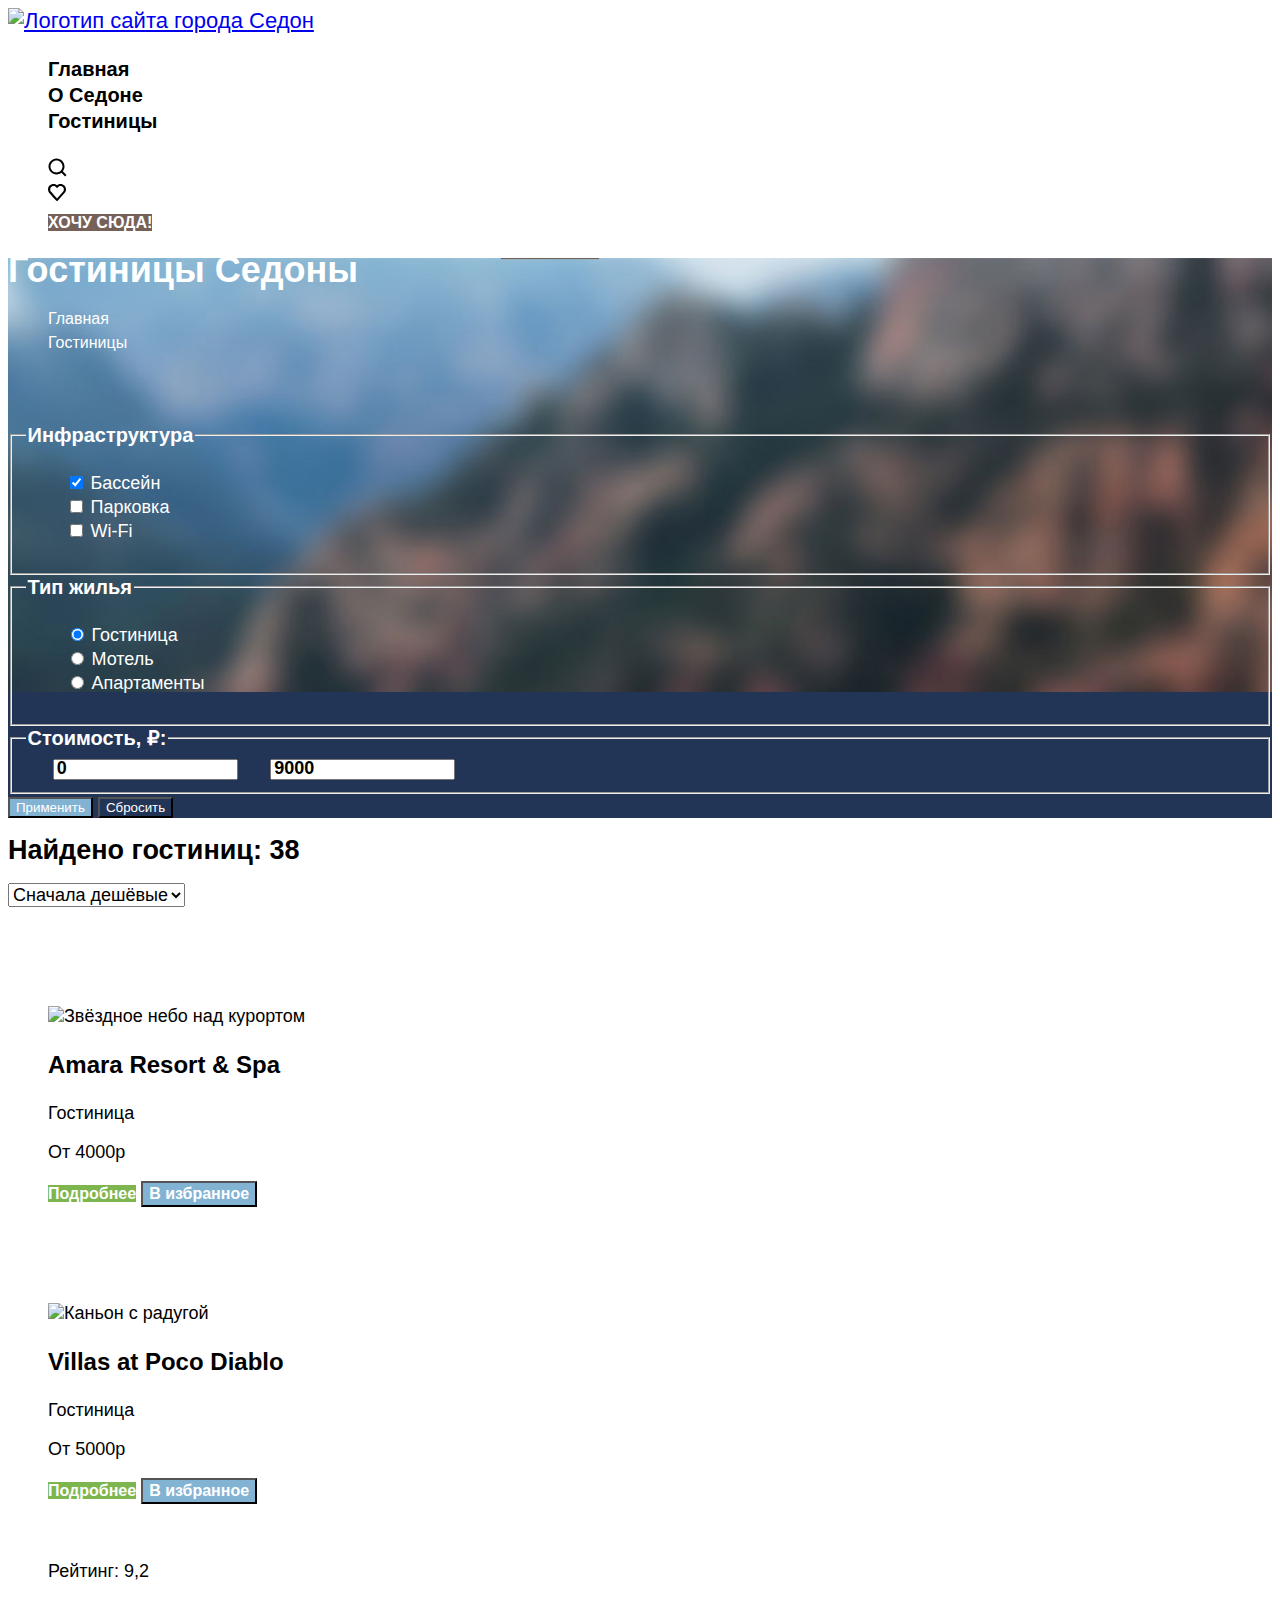
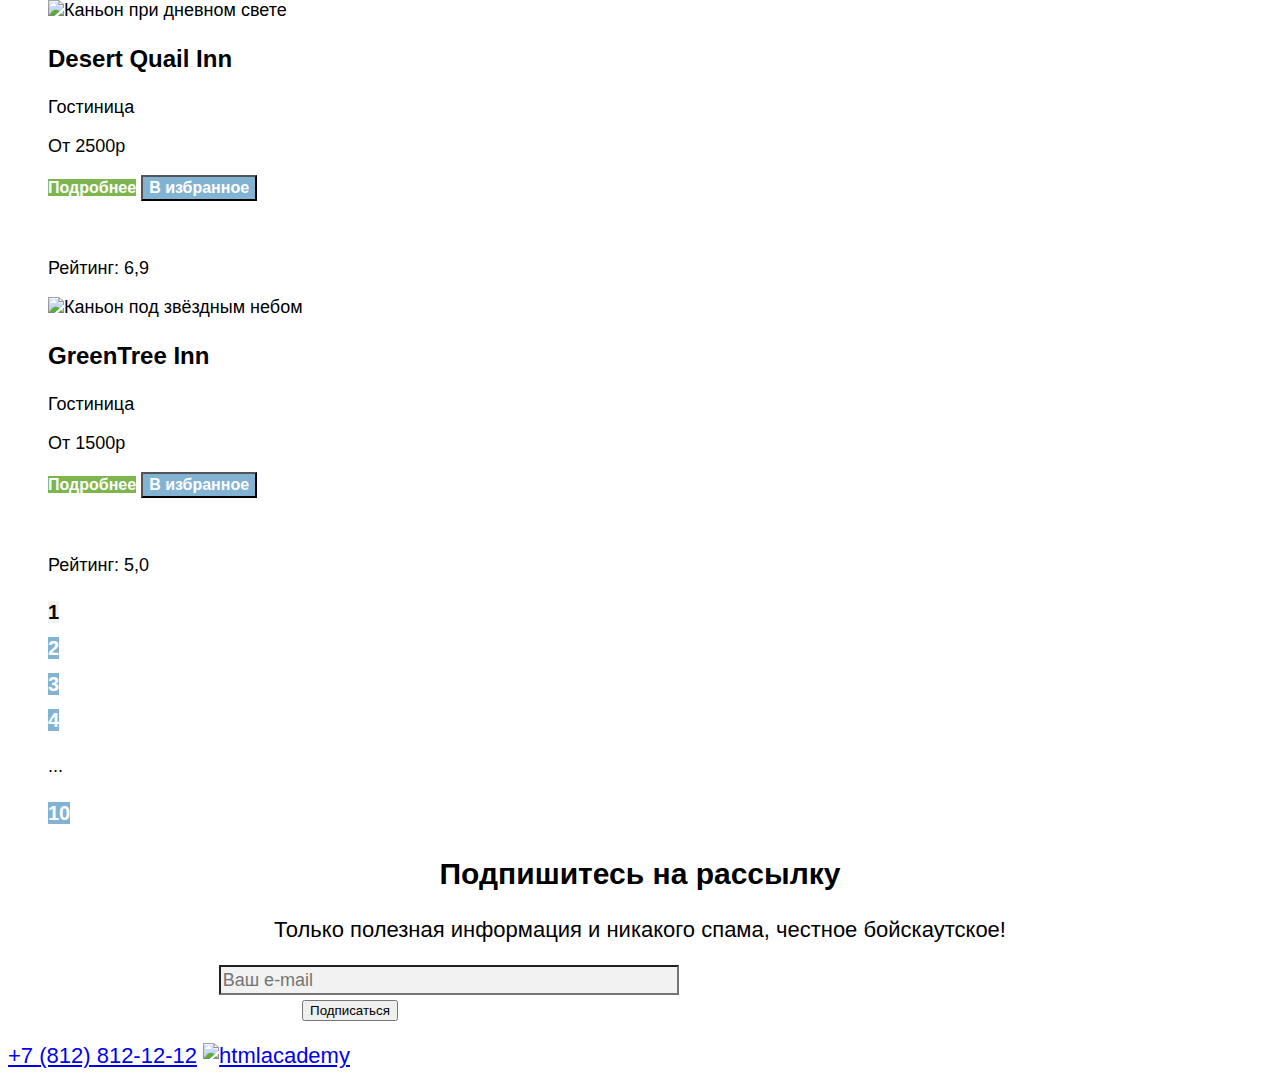
==== catalog.html @ d725fd1b "Add files via upload" ====
<!DOCTYPE html>
<html lang="ru">

  <head>
    <meta charset="utf-8">
    <title>Добро пожаловать в Седону!</title>
    <link rel="stylesheet" href="styles/style.css">
  </head>

  <body>
    <header class="page-header">
      <nav class="navigation">
        <a class="navigation-logo-link" href="index.html" aria-current="page">
          <img class="navigation-logo-img" src="images/logo.svg" width="140" height="70"
            alt="Логотип сайта города Седон">
        </a>

        <ul class="navigation-list navigation-pages">
          <li class="navigation-item">
            <a class="navigation-link navigation-link-currnet" href="index.html" aria-current="page">
              Главная
            </a>
          </li>
          <li class="navigation-item">
            <a class="navigation-link" href="#">О Седоне</a>
          </li>
          <li class="navigation-item">
            <a class="navigation-link" href="catalog.html">Гостиницы</a>
          </li>
        </ul>

        <ul class="navigation-list navigation-user">
          <li class="navigation-item">
            <a class="navigation-link search-button" href="#">
              <span class="visually-hidden">Поиск</span>
            </a>
          </li>
          <li class="navigation-item">
            <a class="navigation-link favorite-button" href="#">
              <span class="visually-hidden">Избранные</span>
            </a>
          </li>
          <li class="navigation-item">
            <a class="navigation-button" href="#">Хочу сюда!</a>
          </li>
        </ul>
      </nav>
    </header>

    <main class="main-inner">
      <section class="filter-hotels">
        <h1 class="sedona-hotels-title">Гостиницы Седоны</h1>
        <ul class="breadcrumbs">
          <li class="breadcrumbs-item">
            <a class="breadcrumbs-link" href="index.html">Главная</a>
          </li>
          <li class="breadcrumbs-item">
            <a class="breadcrumbs-link">Гостиницы</a>
          </li>
        </ul>
        <h2 class="visually-hidden">Фильтр гостиниц</h2>
        <form class="catalog-filter" action="https://echo.htmlacademy.ru/" method="get">

          <fieldset class="catalog-filter-group infrastructure-group">
            <legend class="catalog-filter-title">Инфраструктура</legend>
            <ul class="catalog-filter-list">
              <li class="catalog-filter-item">
                <label class="control" for="pool-item">
                  <input class="control-input" id="pool-item" type="checkbox" name="pool" checked>
                  Бассейн
                </label>
              </li>
              <li class="catalog-filter-item">
                <label class="control" for="parking-item">
                  <input class="control-input" id="parking-item" type="checkbox" name="parking">
                  Парковка
                </label>
              </li>
              <li class="catalog-filter-item">
                <label class="control" for="wi-fi-item">
                  <input class="control-input" id="wi-fi-item" type="checkbox" name="wi-fi">
                  Wi-Fi
                </label>
              </li>
            </ul>
          </fieldset>

          <fieldset class="catalog-filter-group housin-group">
            <legend class="catalog-filter-title">Тип жилья</legend>
            <ul class="catalog-filter-list">
              <li class="catalog-filter-item">
                <label class="control" for="hotel-item">
                  <input class="control-input" id="hotel-item" type="radio" name="housin-group" checked>
                  Гостиница
                </label>
              </li>
              <li class="catalog-filter-item">
                <label class="control" for="motel-item">
                  <input class="control-input" id="motel-item" type="radio" name="housin-group">
                  Мотель
                </label>
              </li>
              <li class="catalog-filter-item">
                <label class="control" for="apartments-item">
                  <input class="control-input" id="apartments-item" type="radio" name="housin-group">
                  Апартаменты
                </label>
              </li>
            </ul>
          </fieldset>

          <fieldset class="catalog-filter-group price-group">
            <legend class="catalog-filter-title">Стоимость, ₽:</legend>
            <div class="catalog-price-controls">
              <label class="visually-hidden" for="min-price-item">От</label>
              <input class="price-input" id="min-price-item" type="number" name="min-price" placeholder="0">
              <label class="visually-hidden" for="max-price-item">До</label>
              <input class="price-input" id="max-price-item" type="number" name="max-price" placeholder="9000">
            </div>
          </fieldset>
          <div class="filter-button-container">
            <button class="filter-button submit-filter-button" type="submit">Применить</button>
            <button class="filter-button reset-filter-button" type="reset">Сбросить</button>
          </div>
        </form>
      </section>

      <section class="catalog-hotels">
        <h2 class="catalog-title">Найдено гостиниц: 38</h2>
        <select class="catalog-select-control" aria-label="Сортировка">
          <option value="popular">Сначала дешёвые</option>
          <option value="expensive">Сначала дорогие</option>
        </select>
        <ul class="view-type">
          <li class="view-type-item">
            <a class="view-type-link active-type-link" href="#">
              <span class="visually-hidden">Сетка</span>
            </a>
          </li>
          <li class="view-type-item">
            <a class="view-type-link" href="#">
              <span class="visually-hidden">Детальная</span>
            </a>
          </li>
          <li class="view-type-item">
            <a class="view-type-link" href="#">
              <span class="visually-hidden">Список</span>
            </a>
          </li>
        </ul>
        <ul class="catalog-list">
          <li class="catalog-item">
            <img class="catalog-item-img" src="images/catalog/hotel-1.jpg" alt="Звёздное небо над курортом">
            <a class="catalog-item-link" href="#">
              <h3 class="catalog-item-title">Amara Resort & Spa</h3>
            </a>
            <p class="catalog-item-type">Гостиница</p>
            <p class="catalog-item-low-price">От 4000р</p>
            <a class="catalog-btn catalog-item-detail-link" href="#">Подробнее</a>
            <button class="catalog-btn catalog-item-favorites-btn">В избранное</button>
            <p class="catalog-item-stars four-stars">
              <span class="visually-hidden">4 Звезды</span>
            </p>
            <p class="catalog-item-rating">
              <span class="visually-hidden">Рейтинг: 8,5</span>
            </p>
          </li>

          <li class="catalog-item">
            <img class="catalog-item-img" src="images/catalog/hotel-2.jpg" alt="Каньон с радугой">
            <a class="catalog-item-link" href="#">
              <h3 class="catalog-item-title">Villas at Poco Diablo</h3>
            </a>
            <p class="catalog-item-type">Гостиница</p>
            <p class="catalog-item-low-price">От 5000р</p>
            <a class="catalog-btn catalog-item-detail-link" href="#">Подробнее</a>
            <button class="catalog-btn catalog-item-favorites-btn">В избранное</button>
            <p class="catalog-item-stars four-stars">
              <span class="visually-hidden">4 Звезды</span>
            </p>
            <p class="catalog-item-rating">Рейтинг: 9,2</p>
          </li>

          <li class="catalog-item">
            <img class="catalog-item-img" src="images/catalog/hotel-3.jpg" alt="Каньон при дневном свете">
            <a class="catalog-item-link" href="#">
              <h3 class="catalog-item-title">Desert Quail Inn</h3>
            </a>
            <p class="catalog-item-type">Гостиница</p>
            <p class="catalog-item-low-price">От 2500р</p>
            <a class="catalog-btn catalog-item-detail-link" href="#">Подробнее</a>
            <button class="catalog-btn catalog-item-favorites-btn">В избранное</button>
            <p class="catalog-item-stars three-stars">
              <span class="visually-hidden">3 Звезды</span>
            </p>
            <p class="catalog-item-rating">Рейтинг: 6,9</p>
          </li>

          <li class="catalog-item">
            <img class="catalog-item-img" src="images/catalog/hotel-4.jpg" alt="Каньон под звёздным небом">
            <a class="catalog-item-link" href="#">
              <h3 class="catalog-item-title">GreenTree Inn</h3>
            </a>
            <p class="catalog-item-type">Гостиница</p>
            <p class="catalog-item-low-price">От 1500р</p>
            <a class="catalog-btn catalog-item-detail-link" href="#">Подробнее</a>
            <button class="catalog-btn catalog-item-favorites-btn">В избранное</button>
            <p class="catalog-item-stars two-stars">
              <span class="visually-hidden">2 Звезды</span>
            </p>
            <p class="catalog-item-rating">Рейтинг: 5,0</p>
          </li>
        </ul>
        <ul class="pagination">
          <li class="pagination-item">
            <a class="pagination-link pagination-current">1</a>
          </li>
          <li class="pagination-item">
            <a class="pagination-link" href="#">2</a>
          </li>
          <li class="pagination-item">
            <a class="pagination-link" href="#">3</a>
          </li>
          <li class="pagination-item">
            <a class="pagination-link" href="#">4</a>
          </li>
          <li class="pagination-item">
            <p>...</p>
          </li>
          <li class="pagination-item">
            <a class="pagination-link" href="#">10</a>
          </li>
        </ul>

      </section>

      <section class="newsletter">
        <h2 class="newsletter-title">Подпишитесь на рассылку</h2>
        <p class="newsletter-description">Только полезная информация и никакого спама, честное бойскаутское!</p>
        <form class="newsletter-form" action="https://echo.htmlacademy.ru/" method="post">
          <label class="visually-hidden" for="newsletter-email">Введите ваш email</label>
          <input type="email" id="newsletter-email" name="newsletter-email" placeholder="Ваш e-mail" required>
          <button class="button" type="submit">Подписаться</button>
        </form>
      </section>
    </main>

    <footer class="page-footer">
      <ul class="social-list">
        <li class="social-item">
          <a class="social-item-link"></a>
        </li>
        <li class="social-item">
          <a class="social-item-link"></a>
        </li>
        <li class="social-item">
          <a class="social-item-link"></a>
        </li>
      </ul>
      <a class="footer-contacts-address-phone" href="tel:+78128121212">+7 (812) 812-12-12</a>
      <a class="htmlacademy-link" href="https://htmlacademy.ru/">
        <img class="htmlacademy-img" src="images/logo-htmlacademy.png" alt="htmlacademy">
      </a>
    </footer>
  </body>


</html>
---- styles/style.css ----
@font-face {
  font-family: "PT Sans";
  font-style: normal;
  font-weight: 400;
  src: url("../fonts/ptsans-400.woff2") format("woff2");
  font-display: swap;
}

@font-face {
  font-family: "PT Sans";
  font-style: normal;
  font-weight: 700;
  src: url("../fonts/ptsans-700.woff2") format("woff2");
  font-display: swap;
}

body {
  font-family: "PT Sans", sans-serif;
  font-weight: 400;
  font-size: 22px;
  line-height: 26px;
  color: #000000;
  background-color: #FFFFFF;
}

.visually-hidden {
  visibility: hidden;
}

/* page-header */
.page-header {
  color: #000000;
}

.navigation-list {
  list-style: none;
}

.navigation-link {
  font-weight: 700;
  font-size: 20px;
  line-height: 24px;
  color: inherit;
  text-decoration: none;
}

.search-button {
  background-image: url(../images/search.svg);
  background-repeat: no-repeat;
  width: 44px;
}

.favorite-button {
  background-image: url(../images/favorite.svg);
  background-repeat: no-repeat;
  width: 44px;
}

.navigation-button {
  font-weight: 700;
  font-size: 16px;
  line-height: 20px;
  text-transform: uppercase;
  color: #FFFFFF;
  background-color: #756157;
  text-decoration: none;
}

/* main-index */
.main-index {
  background-color: #FFFFFF;
  color: #000000;
}

.hero {
  background-image: url(../images/index-background.jpg), url(../images/divider.png);
  background-size: 100% auto;
  background-repeat: no-repeat;
}

.advantages-slogan {
  font-weight: 700;
  font-size: 30px;
  line-height: 36px;
  text-align: center;
}

.advantages-slogan-description {
  font-size: 22px;
  line-height: 26px;
  text-align: center;
}

.advantages-list {
  font-size: 18px;
  line-height: 21px;
  list-style: none;
}

.advantages-title {
  font-weight: 700;
  font-size: 24px;
  line-height: 28px;
}

.advantages-item-container-large {
  color: #FFFFFF;
  background-color: #82B3D3;
}

.advantages-item-container-small {
  background-color: #83B3D31F;
}

.advantages-item-container-center {
  background-color: #83B3D333;
}

.reasons-slogan-title {
  font-weight: 700;
  font-size: 30px;
  line-height: 36px;
  text-align: center;
}

.reasons-slogan-description {
  text-align: center;
}

.reasons-list {
  list-style: none;
}

.reasons-title {
  font-weight: 700;
  font-size: 24px;
  line-height: 28px;
}

.reasons-description {
  font-size: 18px;
  line-height: 21px;
}

.reasons-item-side-container {
  background-color: #83B3D31F;
}

.search-hotel {
  text-align: center;
}

.search-hotel h2 {
  font-weight: 700;
  font-size: 30px;
  line-height: 36px;
}

.search-hotel-link  {
  font-weight: 700;
  font-size: 20px;
  line-height: 36px;
  text-align: center;
  color: #FFFFFF;
  text-decoration: none;
  background-color: #756157;
  width: 376px;
}

.newsletter {
  text-align: center;
  background-image: url(../images/subscribe-background.png);
  background-repeat: no-repeat;
  background-size: 100% auto;
}

.newsletter h2 {
  font-weight: 700;
  font-size: 30px;
  line-height: 36px;
}

.newsletter-form {
  width: 684px;
}

.newsletter-form input {
  font-size: 18px;
  line-height: 24px;
  background-color: #F2F2F2;
  width: 452px;
}

.newsletter-submit-button {
  font-weight: 700;
  font-size: 20px;
  line-height: 36px;
  background-color: #82B3D3;
  border-color: #82B3D3;
  color: #FFFFFF;
  width: 232px;

}

/* page-footer */
.social-list {
  list-style: none;
}

.social-item a {
  color: #000000;
  text-decoration: none;
}

.footer-contacts-address-phon {
  font-size: 40px;
  line-height: 40px;
  color: #000000;
  text-decoration: none;
}

/* catalog */

.filter-hotels {
  font-size: 18px;
  line-height: 24px;
  background-color: #223557;
  color: #FFFFFF;
  background-image: url(../images/catalog/filter-background.jpg);
  background-repeat: no-repeat;
  background-size: 100% auto;
}

.filter-title {
  font-weight: 700;
  font-size: 60px;
  line-height: 78px;
}

.breadcrumbs {
  list-style: none;
}

.breadcrumbs-link {
  font-size: 16px;
  line-height: 21px;
  color: #FFFFFF;
  text-decoration: none;
}

.catalog-filter-list {
  list-style: none;
}

.catalog-filter-title {
  font-weight: 700;
  font-size: 20px;
  line-height: 24px;
}

.price-input::placeholder {
  font-weight: 700;
  font-size: 18px;
  line-height: 24px;
  color: #000000;
}

.submit-filter-button {
  background-color: #82B3D3;
  color: #FFFFFF;
}

.reset-filter-button {
  color: #FFFFFF;
  background-color: transparent;
}

.catalog-hotels {
  font-size: 18px;
  line-height: 21px;
}

.catalog-select-control {
  font-size: 18px;
  line-height: 21px;
}

.view-type {
  list-style: none;
}

.catalog-list {
  list-style: none;
}

.catalog-item-title {
  font-weight: 700;
  font-size: 24px;
  line-height: 28px;
  color:#000000;
}

.catalog-item a {
  text-decoration: none;
}

.catalog-item-type {
  font-size: 18px;
  line-height: 21px;
}

.catalog-btn {
  font-weight: 700;
  font-size: 16px;
  line-height: 20px;
  background-color: #756157;
  color: #FFFFFF;
}

.catalog-item-detail-link {
  background-color: #7DB54F;
}

.catalog-item-favorites-btn {
  background-color: #82B3D3;
}

.pagination {
  list-style: none;
}

.pagination-link {
  font-weight: 700;
  font-size: 20px;
  line-height: 36px;
  text-decoration: none;
  color: #FFFFFF;
  background-color: #82B3D3;
}

.pagination-current {
  color: #000000;
  background-color: #F2F2F2;
}
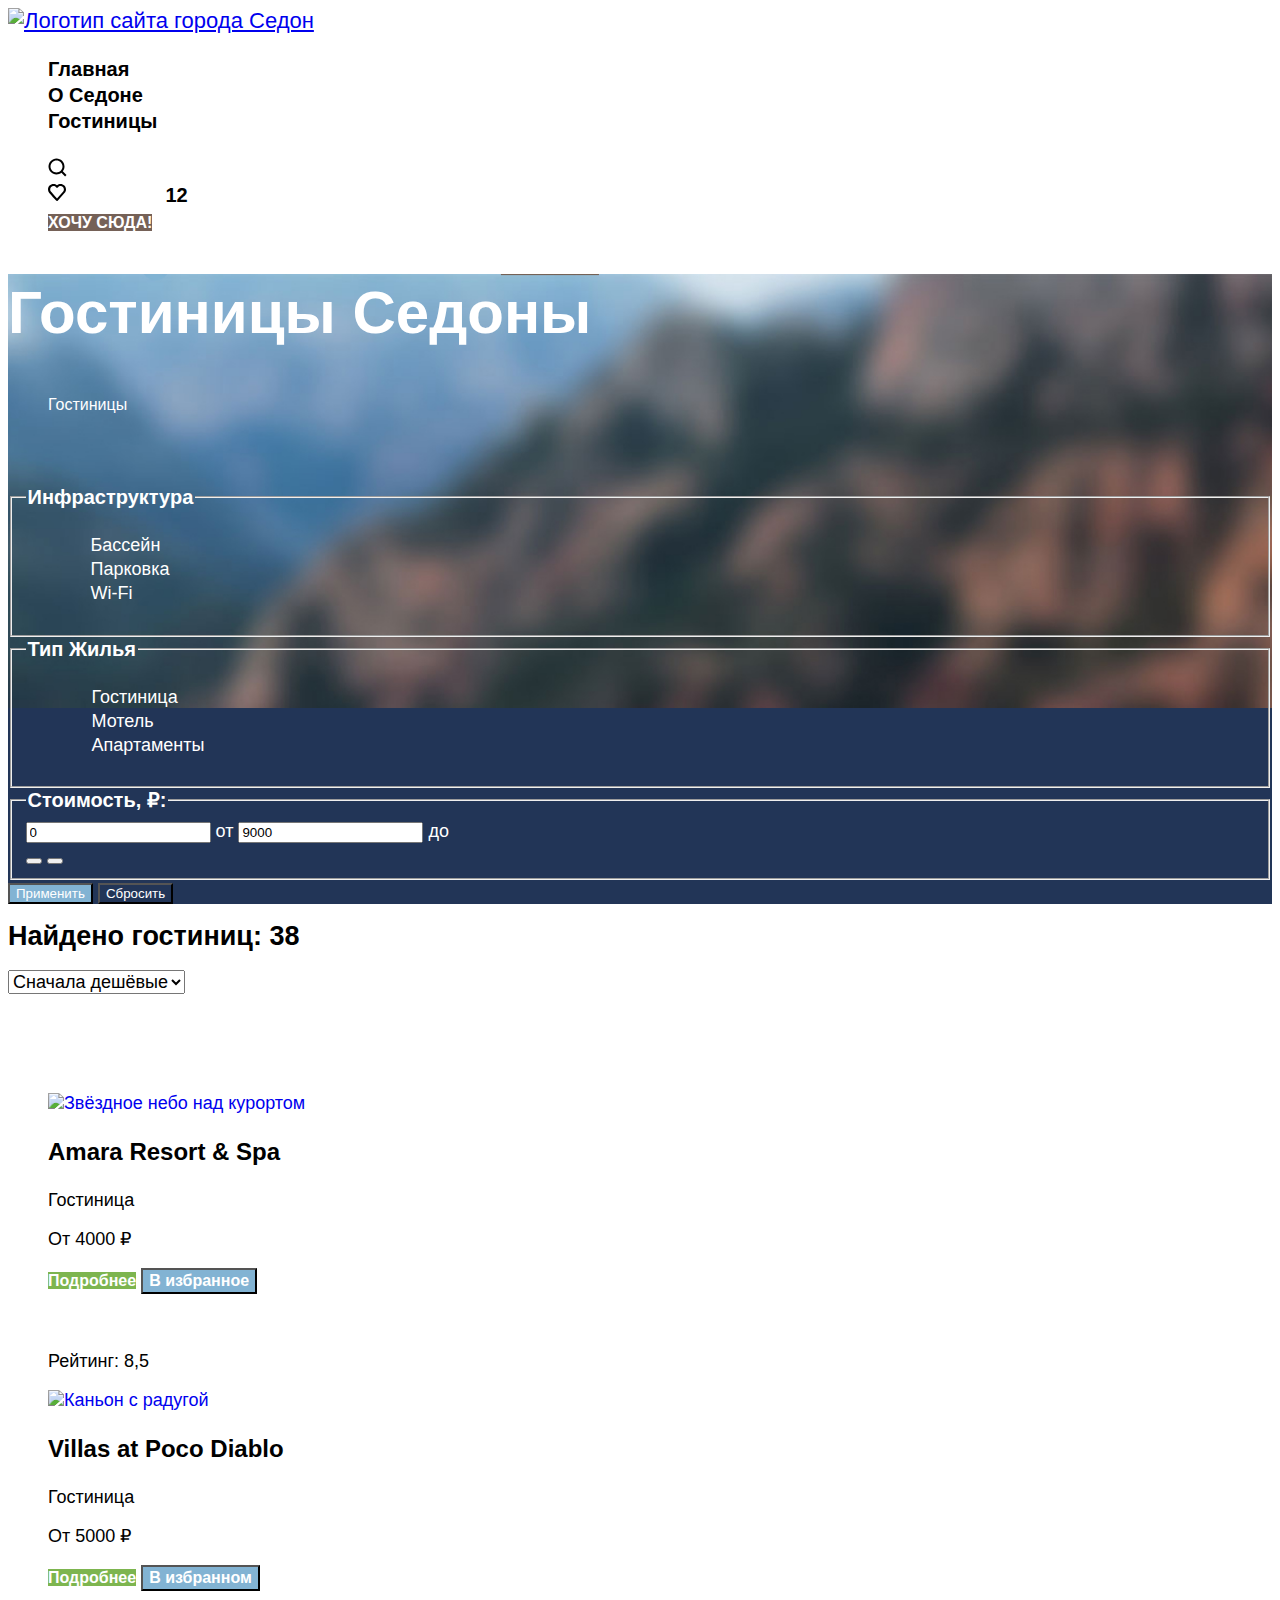
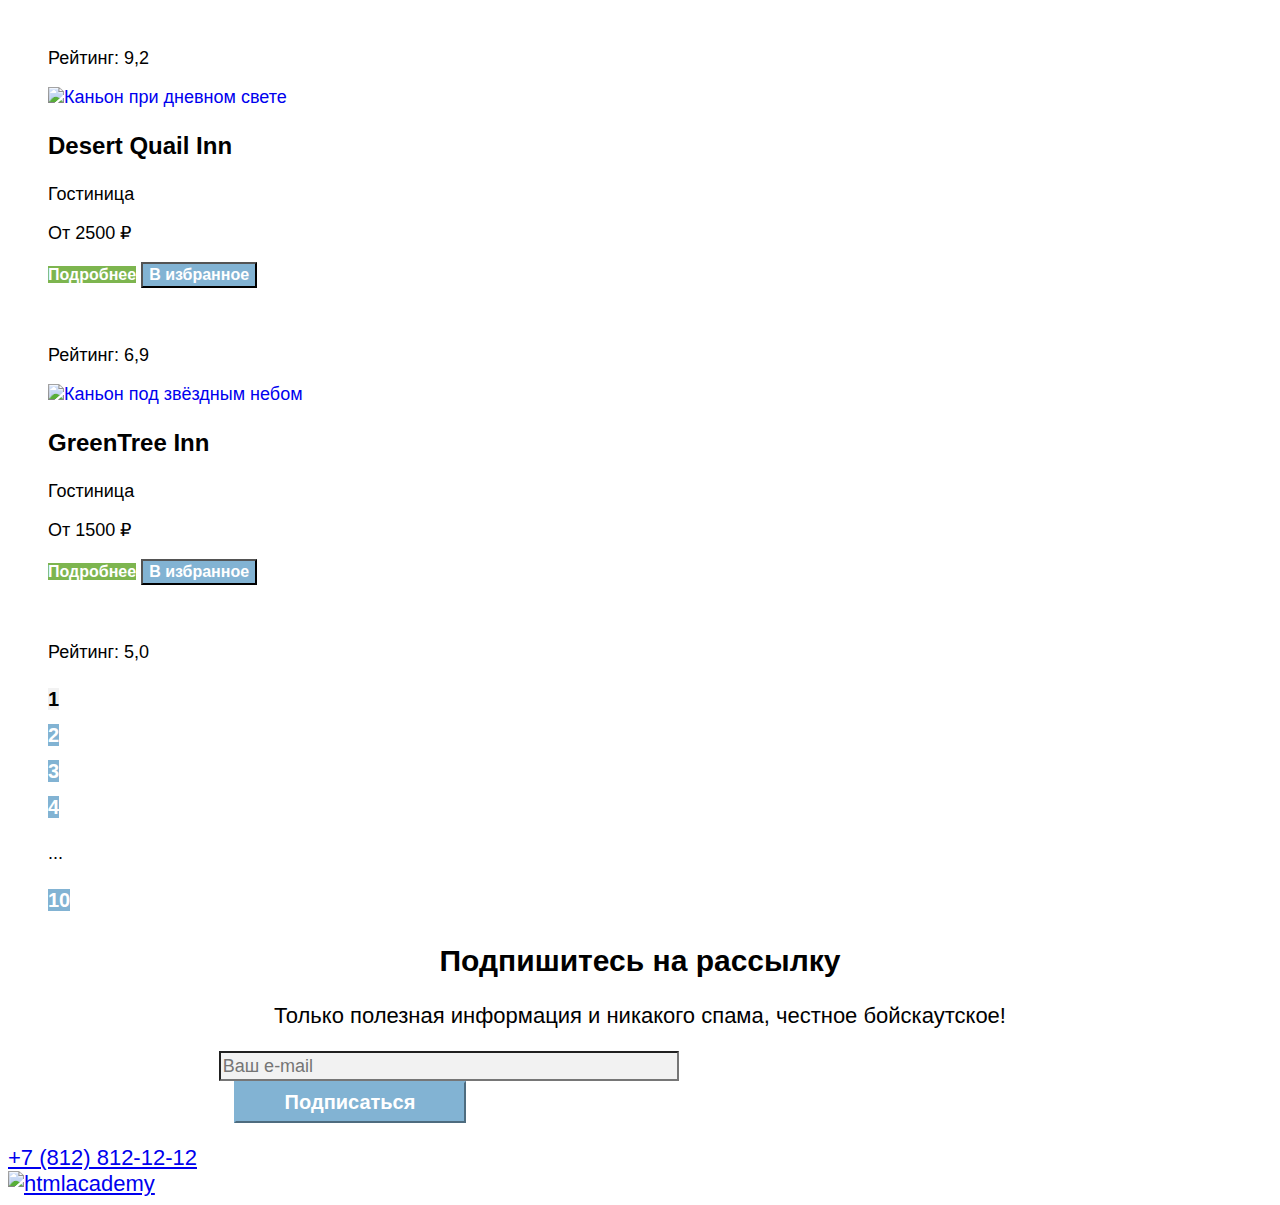
==== commit 7674894c: "Добавляет атлибуты для автоматической проверки проекта" ====
--- a/catalog.html
+++ b/catalog.html
@@ -8,260 +8,323 @@
   </head>
 
   <body>
-    <header class="page-header">
-      <nav class="navigation">
-        <a class="navigation-logo-link" href="index.html" aria-current="page">
-          <img class="navigation-logo-img" src="images/logo.svg" width="140" height="70"
-            alt="Логотип сайта города Седон">
-        </a>
-
-        <ul class="navigation-list navigation-pages">
-          <li class="navigation-item">
-            <a class="navigation-link navigation-link-currnet" href="index.html" aria-current="page">
-              Главная
+    <div class="page-container" data-test="header">
+      <header class="page-header">
+        <nav class="navigation">
+          <div class="navigation-pages-container">
+            <a class="navigation-logo-link" href="index.html" aria-current="page">
+              <img class="navigation-logo-img" src="images/logo.svg" width="140" height="70"
+                alt="Логотип сайта города Седон">
             </a>
+            <ul class="navigation-list navigation-pages">
+              <li class="navigation-item">
+                <a class="navigation-link" href="index.html" aria-current="page">
+                  Главная
+                </a>
+              </li>
+              <li class="navigation-item">
+                <a class="navigation-link" href="#">О Седоне</a>
+              </li>
+              <li class="navigation-item">
+                <a class="navigation-link navigation-link-currnet" href="catalog.html">Гостиницы</a>
+              </li>
+            </ul>
+          </div>
+          <ul class="navigation-list navigation-user">
+            <li class="navigation-item">
+              <a class="navigation-link search-button" href="#">
+                <span class="visually-hidden">Поиск</span>
+              </a>
+            </li>
+            <li class="navigation-item">
+              <a class="navigation-link favorite-button" href="#">
+                <span class="visually-hidden">Избранные</span>
+                <span class="favorite-number">12</span>
+              </a>
+            </li>
+            <li class="navigation-item-button">
+              <a class="navigation-button" href="#">Хочу сюда!</a>
+            </li>
+          </ul>
+        </nav>
+      </header>
+
+      <main class="main-index"  data-test="main">
+        <section class="filter-hotels">
+          <h1 class="filter-title">Гостиницы Седоны</h1>
+          <ul class="breadcrumbs">
+            <li class="breadcrumbs-item">
+              <a class="breadcrumbs-link breadcrumbs-home-page-link" href="index.html"></a>
+            </li>
+            <li class="breadcrumbs-item breadcrumbs-nohome-page-link">
+              <a class="breadcrumbs-link">Гостиницы</a>
+            </li>
+          </ul>
+          <section class="section-filter">
+            <h2 class="visually-hidden">Фильтр гостиниц</h2>
+            <form class="catalog-filter" action="https://echo.htmlacademy.ru/" method="get" data-test="filter">
+              <fieldset class="catalog-filter-group infrastructure-group">
+                <legend class="catalog-filter-title">Инфраструктура</legend>
+                <ul class="catalog-filter-list">
+                  <li class="catalog-filter-item">
+                    <label class="control control-checbox" for="pool-item">
+                      <input class="control-input visually-hidden" id="pool-item" type="checkbox" name="pool" checked>
+                      <span class="control-mark"></span>
+                      <span class="control-label">Бассейн</span>
+                    </label>
+                  </li>
+                  <li class="catalog-filter-item">
+                    <label class="control control-checbox" for="parking-item">
+                      <input class="control-input visually-hidden" id="parking-item" type="checkbox" name="parking" checked>
+                      <span class="control-mark"></span>
+                      <span class="control-label">Парковка</span>
+                    </label>
+                  </li>
+                  <li class="catalog-filter-item">
+                    <label class="control control-checbox" for="wi-fi-item">
+                      <input class="control-input visually-hidden" id="wi-fi-item" type="checkbox" name="wi-fi" checked>
+                      <span class="control-mark"></span>
+                      <span class="control-label">Wi-Fi</span>
+                    </label>
+                  </li>
+                </ul>
+              </fieldset>
+              <fieldset class="catalog-filter-group housin-group">
+                <legend class="catalog-filter-title">Тип Жилья</legend>
+                <ul class="catalog-filter-list">
+                  <li class="catalog-filter-item">
+                    <label class="control control-radio" for="hotel-item">
+                      <input class="control-input visually-hidden" id="hotel-item" type="radio" name="housin-group" checked>
+                      <span class="control-mark"></span>
+                      <span class="control-label">Гостиница</span>
+                    </label>
+                  </li>
+                  <li class="catalog-filter-item">
+                    <label class="control control-radio" for="motel-item">
+                      <input class="control-input visually-hidden" id="motel-item" type="radio" name="housin-group" checked>
+                      <span class="control-mark"></span>
+                      <span class="control-label">Мотель</span>
+                    </label>
+                  </li>
+                  <li class="catalog-filter-item">
+                    <label class="control control-radio" for="apartments-item">
+                      <input class="control-input visually-hidden" id="apartments-item" type="radio" name="housin-group" checked>
+                      <span class="control-mark"></span>
+                      <span class="control-label">Апартаменты</span>
+                    </label>
+                  </li>
+                </ul>
+              </fieldset>
+
+              <fieldset class="catalog-filter-group price-group">
+                <legend class="catalog-filter-title">Стоимость, ₽:</legend>
+                <div class="catalog-price-controls">
+                  <label class="control" for="min-price-item">
+                    <input class="price-input min-price-input" id="min-price-item" type="text" name="min-price" value="0" placeholder="0" required>
+                    <span class="price-label">от</span>
+                  </label>
+                  <label class="control" for="max-price-item">
+                    <input class="price-input max-price-input" id="max-price-item" type="text" name="max-price" value="9000" placeholder="9000" required>
+                    <span class="price-label">до</span>
+                  </label>
+                </div>
+                <div class="range-container">
+                  <div class="range-scale">
+                    <div class="range-bar">
+                      <button class="range-toggle toggle-min" type="button"></button>
+                      <button class="range-toggle toggle-max" type="button"></button>
+                    </div>
+                  </div>
+                </div>
+              </fieldset>
+              <div class="filter-button-container">
+                <button class="filter-button submit-filter-button" type="submit">Применить</button>
+                <button class="filter-button reset-filter-button" type="reset">Сбросить</button>
+              </div>
+            </form>
+          </section>
+
+        </section>
+
+        <section class="catalog-hotels" data-test="catalog">
+          <div class="catalog-hotels-header">
+            <h2 class="catalog-title">Найдено гостиниц: 38</h2>
+            <select class="catalog-select-control" aria-label="Сортировка">
+              <option value="popular">Сначала дешёвые</option>
+              <option value="expensive">Сначала дорогие</option>
+            </select>
+            <ul class="view-type">
+              <li class="view-type-item">
+                <a class="view-type-link view-type-grid active-type-link" href="#">
+                  <span class="visually-hidden">Сетка</span>
+                </a>
+              </li>
+              <li class="view-type-item">
+                <a class="view-type-link view-type-detail" href="#">
+                  <span class="visually-hidden">Детальная</span>
+                </a>
+              </li>
+              <li class="view-type-item">
+                <a class="view-type-link view-type-list" href="#">
+                  <span class="visually-hidden">Список</span>
+                </a>
+              </li>
+            </ul>
+          </div>
+          <ul class="catalog-list">
+            <li class="catalog-item">
+              <a class="catalog-item-link" href="#">
+                <img class="catalog-item-img" width="300" height="212" src="images/catalog/hotel-1.jpg" alt="Звёздное небо над курортом">
+              </a>
+              <a class="catalog-item-link" href="#">
+                <h3 class="catalog-item-title">Amara Resort & Spa</h3>
+              </a>
+              <div class="catalog-item-description">
+                <p class="catalog-item-type">Гостиница</p>
+                <p class="catalog-item-low-price">От 4000 ₽</p>
+              </div>
+              <div class="catalog-item-btn">
+                <a class="catalog-btn catalog-item-detail-link" href="#">Подробнее</a>
+                <button class="catalog-btn catalog-item-favorites-btn">В избранное</button>
+              </div>
+              <div class="catalog-item-info">
+                <p class="catalog-item-stars four-stars">
+                  <span class="visually-hidden">4 Звезды</span>
+                </p>
+                <p class="catalog-item-rating">
+                  <span class="catalog-item-rating">Рейтинг: 8,5</span>
+                </p>
+              </div>
+            </li>
+
+            <li class="catalog-item">
+              <a class="catalog-item-link" href="#">
+                <img class="catalog-item-img" width="300" height="212" src="images/catalog/hotel-2.jpg" alt="Каньон с радугой">
+              </a>
+              <a class="catalog-item-link" href="#">
+                <h3 class="catalog-item-title">Villas at Poco Diablo</h3>
+              </a>
+              <div class="catalog-item-description">
+                <p class="catalog-item-type">Гостиница</p>
+                <p class="catalog-item-low-price">От 5000 ₽</p>
+              </div>
+              <div class="catalog-item-btn">
+                <a class="catalog-btn catalog-item-detail-link" href="#">Подробнее</a>
+                <button class="catalog-btn catalog-item-favorites-btn catalog-item-favorites-btn-selected">В избранном</button>
+              </div>
+              <div class="catalog-item-info">
+                <p class="catalog-item-stars four-stars">
+                  <span class="visually-hidden">4 Звезды</span>
+                </p>
+                <p class="catalog-item-rating">Рейтинг: 9,2</p>
+              </div>
+            </li>
+
+            <li class="catalog-item">
+              <a class="catalog-item-link" href="#">
+                <img class="catalog-item-img" width="300" height="212" src="images/catalog/hotel-3.jpg" alt="Каньон при дневном свете">
+              </a>
+              <a class="catalog-item-link" href="#">
+                <h3 class="catalog-item-title">Desert Quail Inn</h3>
+              </a>
+              <div class="catalog-item-description">
+                <p class="catalog-item-type">Гостиница</p>
+                <p class="catalog-item-low-price">От 2500 ₽</p>
+              </div>
+              <div class="catalog-item-btn">
+                <a class="catalog-btn catalog-item-detail-link" href="#">Подробнее</a>
+                <button class="catalog-btn catalog-item-favorites-btn">В избранное</button>
+              </div>
+              <div class="catalog-item-info">
+                <p class="catalog-item-stars three-stars">
+                  <span class="visually-hidden">3 Звезды</span>
+                </p>
+                <p class="catalog-item-rating">Рейтинг: 6,9</p>
+              </div>
+            </li>
+
+            <li class="catalog-item">
+              <a class="catalog-item-link" href="#">
+                <img class="catalog-item-img" width="300" height="212" src="images/catalog/hotel-4.jpg" alt="Каньон под звёздным небом">
+              </a>
+              <a class="catalog-item-link" href="#">
+                <h3 class="catalog-item-title">GreenTree Inn</h3>
+              </a>
+              <div class="catalog-item-description">
+                <p class="catalog-item-type">Гостиница</p>
+                <p class="catalog-item-low-price">От 1500 ₽</p>
+              </div>
+              <div class="catalog-item-btn">
+                <a class="catalog-btn catalog-item-detail-link" href="#">Подробнее</a>
+                <button class="catalog-btn catalog-item-favorites-btn">В избранное</button>
+              </div>
+              <div class="catalog-item-info">
+                <p class="catalog-item-stars two-stars">
+                  <span class="visually-hidden">2 Звезды</span>
+                </p>
+                <p class="catalog-item-rating">Рейтинг: 5,0</p>
+              </div>
+            </li>
+          </ul>
+          <ul class="pagination">
+            <li class="pagination-item">
+              <a class="pagination-link pagination-current">1</a>
+            </li>
+            <li class="pagination-item">
+              <a class="pagination-link" href="#">2</a>
+            </li>
+            <li class="pagination-item">
+              <a class="pagination-link" href="#">3</a>
+            </li>
+            <li class="pagination-item">
+              <a class="pagination-link" href="#">4</a>
+            </li>
+            <li class="pagination-item">
+              <p>...</p>
+            </li>
+            <li class="pagination-item">
+              <a class="pagination-link" href="#">10</a>
+            </li>
+          </ul>
+
+        </section>
+
+        <section class="newsletter catalog-newsletter" data-test="subscribe">
+          <h2 class="newsletter-title">Подпишитесь на рассылку</h2>
+          <p class="newsletter-description">Только полезная информация и никакого спама, честное бойскаутское!</p>
+          <form class="newsletter-form" action="https://echo.htmlacademy.ru/" method="post">
+            <div class="newsletter-form-input-container">
+              <label class="visually-hidden" for="newsletter-email">Введите ваш email</label>
+              <input type="email" id="newsletter-email" name="newsletter-email" placeholder="Ваш e-mail" required>
+            </div>
+            <button class="newsletter-submit-button" type="submit">Подписаться</button>
+          </form>
+        </section>
+      </main>
+
+      <footer class="page-footer" data-test="footer">
+        <ul class="social-list">
+          <li class="social-item">
+            <a class="social-link social-link-vk" href="https://vk.com/htmlacademy"></a>
           </li>
-          <li class="navigation-item">
-            <a class="navigation-link" href="#">О Седоне</a>
+          <li class="social-item">
+            <a class="social-link social-link-telegram" href="https://t.me/htmlacademy"></a>
           </li>
-          <li class="navigation-item">
-            <a class="navigation-link" href="catalog.html">Гостиницы</a>
+          <li class="social-item">
+            <a class="social-link social-link-youtube" href="https://www.youtube.com/user/htmlacademyru"></a>
           </li>
         </ul>
-
-        <ul class="navigation-list navigation-user">
-          <li class="navigation-item">
-            <a class="navigation-link search-button" href="#">
-              <span class="visually-hidden">Поиск</span>
-            </a>
-          </li>
-          <li class="navigation-item">
-            <a class="navigation-link favorite-button" href="#">
-              <span class="visually-hidden">Избранные</span>
-            </a>
-          </li>
-          <li class="navigation-item">
-            <a class="navigation-button" href="#">Хочу сюда!</a>
-          </li>
-        </ul>
-      </nav>
-    </header>
-
-    <main class="main-inner">
-      <section class="filter-hotels">
-        <h1 class="sedona-hotels-title">Гостиницы Седоны</h1>
-        <ul class="breadcrumbs">
-          <li class="breadcrumbs-item">
-            <a class="breadcrumbs-link" href="index.html">Главная</a>
-          </li>
-          <li class="breadcrumbs-item">
-            <a class="breadcrumbs-link">Гостиницы</a>
-          </li>
-        </ul>
-        <h2 class="visually-hidden">Фильтр гостиниц</h2>
-        <form class="catalog-filter" action="https://echo.htmlacademy.ru/" method="get">
-
-          <fieldset class="catalog-filter-group infrastructure-group">
-            <legend class="catalog-filter-title">Инфраструктура</legend>
-            <ul class="catalog-filter-list">
-              <li class="catalog-filter-item">
-                <label class="control" for="pool-item">
-                  <input class="control-input" id="pool-item" type="checkbox" name="pool" checked>
-                  Бассейн
-                </label>
-              </li>
-              <li class="catalog-filter-item">
-                <label class="control" for="parking-item">
-                  <input class="control-input" id="parking-item" type="checkbox" name="parking">
-                  Парковка
-                </label>
-              </li>
-              <li class="catalog-filter-item">
-                <label class="control" for="wi-fi-item">
-                  <input class="control-input" id="wi-fi-item" type="checkbox" name="wi-fi">
-                  Wi-Fi
-                </label>
-              </li>
-            </ul>
-          </fieldset>
-
-          <fieldset class="catalog-filter-group housin-group">
-            <legend class="catalog-filter-title">Тип жилья</legend>
-            <ul class="catalog-filter-list">
-              <li class="catalog-filter-item">
-                <label class="control" for="hotel-item">
-                  <input class="control-input" id="hotel-item" type="radio" name="housin-group" checked>
-                  Гостиница
-                </label>
-              </li>
-              <li class="catalog-filter-item">
-                <label class="control" for="motel-item">
-                  <input class="control-input" id="motel-item" type="radio" name="housin-group">
-                  Мотель
-                </label>
-              </li>
-              <li class="catalog-filter-item">
-                <label class="control" for="apartments-item">
-                  <input class="control-input" id="apartments-item" type="radio" name="housin-group">
-                  Апартаменты
-                </label>
-              </li>
-            </ul>
-          </fieldset>
-
-          <fieldset class="catalog-filter-group price-group">
-            <legend class="catalog-filter-title">Стоимость, ₽:</legend>
-            <div class="catalog-price-controls">
-              <label class="visually-hidden" for="min-price-item">От</label>
-              <input class="price-input" id="min-price-item" type="number" name="min-price" placeholder="0">
-              <label class="visually-hidden" for="max-price-item">До</label>
-              <input class="price-input" id="max-price-item" type="number" name="max-price" placeholder="9000">
-            </div>
-          </fieldset>
-          <div class="filter-button-container">
-            <button class="filter-button submit-filter-button" type="submit">Применить</button>
-            <button class="filter-button reset-filter-button" type="reset">Сбросить</button>
-          </div>
-        </form>
-      </section>
-
-      <section class="catalog-hotels">
-        <h2 class="catalog-title">Найдено гостиниц: 38</h2>
-        <select class="catalog-select-control" aria-label="Сортировка">
-          <option value="popular">Сначала дешёвые</option>
-          <option value="expensive">Сначала дорогие</option>
-        </select>
-        <ul class="view-type">
-          <li class="view-type-item">
-            <a class="view-type-link active-type-link" href="#">
-              <span class="visually-hidden">Сетка</span>
-            </a>
-          </li>
-          <li class="view-type-item">
-            <a class="view-type-link" href="#">
-              <span class="visually-hidden">Детальная</span>
-            </a>
-          </li>
-          <li class="view-type-item">
-            <a class="view-type-link" href="#">
-              <span class="visually-hidden">Список</span>
-            </a>
-          </li>
-        </ul>
-        <ul class="catalog-list">
-          <li class="catalog-item">
-            <img class="catalog-item-img" src="images/catalog/hotel-1.jpg" alt="Звёздное небо над курортом">
-            <a class="catalog-item-link" href="#">
-              <h3 class="catalog-item-title">Amara Resort & Spa</h3>
-            </a>
-            <p class="catalog-item-type">Гостиница</p>
-            <p class="catalog-item-low-price">От 4000р</p>
-            <a class="catalog-btn catalog-item-detail-link" href="#">Подробнее</a>
-            <button class="catalog-btn catalog-item-favorites-btn">В избранное</button>
-            <p class="catalog-item-stars four-stars">
-              <span class="visually-hidden">4 Звезды</span>
-            </p>
-            <p class="catalog-item-rating">
-              <span class="visually-hidden">Рейтинг: 8,5</span>
-            </p>
-          </li>
-
-          <li class="catalog-item">
-            <img class="catalog-item-img" src="images/catalog/hotel-2.jpg" alt="Каньон с радугой">
-            <a class="catalog-item-link" href="#">
-              <h3 class="catalog-item-title">Villas at Poco Diablo</h3>
-            </a>
-            <p class="catalog-item-type">Гостиница</p>
-            <p class="catalog-item-low-price">От 5000р</p>
-            <a class="catalog-btn catalog-item-detail-link" href="#">Подробнее</a>
-            <button class="catalog-btn catalog-item-favorites-btn">В избранное</button>
-            <p class="catalog-item-stars four-stars">
-              <span class="visually-hidden">4 Звезды</span>
-            </p>
-            <p class="catalog-item-rating">Рейтинг: 9,2</p>
-          </li>
-
-          <li class="catalog-item">
-            <img class="catalog-item-img" src="images/catalog/hotel-3.jpg" alt="Каньон при дневном свете">
-            <a class="catalog-item-link" href="#">
-              <h3 class="catalog-item-title">Desert Quail Inn</h3>
-            </a>
-            <p class="catalog-item-type">Гостиница</p>
-            <p class="catalog-item-low-price">От 2500р</p>
-            <a class="catalog-btn catalog-item-detail-link" href="#">Подробнее</a>
-            <button class="catalog-btn catalog-item-favorites-btn">В избранное</button>
-            <p class="catalog-item-stars three-stars">
-              <span class="visually-hidden">3 Звезды</span>
-            </p>
-            <p class="catalog-item-rating">Рейтинг: 6,9</p>
-          </li>
-
-          <li class="catalog-item">
-            <img class="catalog-item-img" src="images/catalog/hotel-4.jpg" alt="Каньон под звёздным небом">
-            <a class="catalog-item-link" href="#">
-              <h3 class="catalog-item-title">GreenTree Inn</h3>
-            </a>
-            <p class="catalog-item-type">Гостиница</p>
-            <p class="catalog-item-low-price">От 1500р</p>
-            <a class="catalog-btn catalog-item-detail-link" href="#">Подробнее</a>
-            <button class="catalog-btn catalog-item-favorites-btn">В избранное</button>
-            <p class="catalog-item-stars two-stars">
-              <span class="visually-hidden">2 Звезды</span>
-            </p>
-            <p class="catalog-item-rating">Рейтинг: 5,0</p>
-          </li>
-        </ul>
-        <ul class="pagination">
-          <li class="pagination-item">
-            <a class="pagination-link pagination-current">1</a>
-          </li>
-          <li class="pagination-item">
-            <a class="pagination-link" href="#">2</a>
-          </li>
-          <li class="pagination-item">
-            <a class="pagination-link" href="#">3</a>
-          </li>
-          <li class="pagination-item">
-            <a class="pagination-link" href="#">4</a>
-          </li>
-          <li class="pagination-item">
-            <p>...</p>
-          </li>
-          <li class="pagination-item">
-            <a class="pagination-link" href="#">10</a>
-          </li>
-        </ul>
-
-      </section>
-
-      <section class="newsletter">
-        <h2 class="newsletter-title">Подпишитесь на рассылку</h2>
-        <p class="newsletter-description">Только полезная информация и никакого спама, честное бойскаутское!</p>
-        <form class="newsletter-form" action="https://echo.htmlacademy.ru/" method="post">
-          <label class="visually-hidden" for="newsletter-email">Введите ваш email</label>
-          <input type="email" id="newsletter-email" name="newsletter-email" placeholder="Ваш e-mail" required>
-          <button class="button" type="submit">Подписаться</button>
-        </form>
-      </section>
-    </main>
-
-    <footer class="page-footer">
-      <ul class="social-list">
-        <li class="social-item">
-          <a class="social-item-link"></a>
-        </li>
-        <li class="social-item">
-          <a class="social-item-link"></a>
-        </li>
-        <li class="social-item">
-          <a class="social-item-link"></a>
-        </li>
-      </ul>
-      <a class="footer-contacts-address-phone" href="tel:+78128121212">+7 (812) 812-12-12</a>
-      <a class="htmlacademy-link" href="https://htmlacademy.ru/">
-        <img class="htmlacademy-img" src="images/logo-htmlacademy.png" alt="htmlacademy">
-      </a>
-    </footer>
+        <div class="footer-contacts-phone-container">
+          <a class="footer-contacts-address-phone" href="tel:+78128121212">+7 (812) 812-12-12</a>
+        </div>
+        <div class="htmlacademy-link-container">
+          <a class="htmlacademy-link" href="https://htmlacademy.ru/">
+            <img class="htmlacademy-img" src="images/footer/logo-htmlacademy.png" alt="htmlacademy">
+          </a>
+        </div>
+      </footer>
+    </div>
+
   </body>
 
 
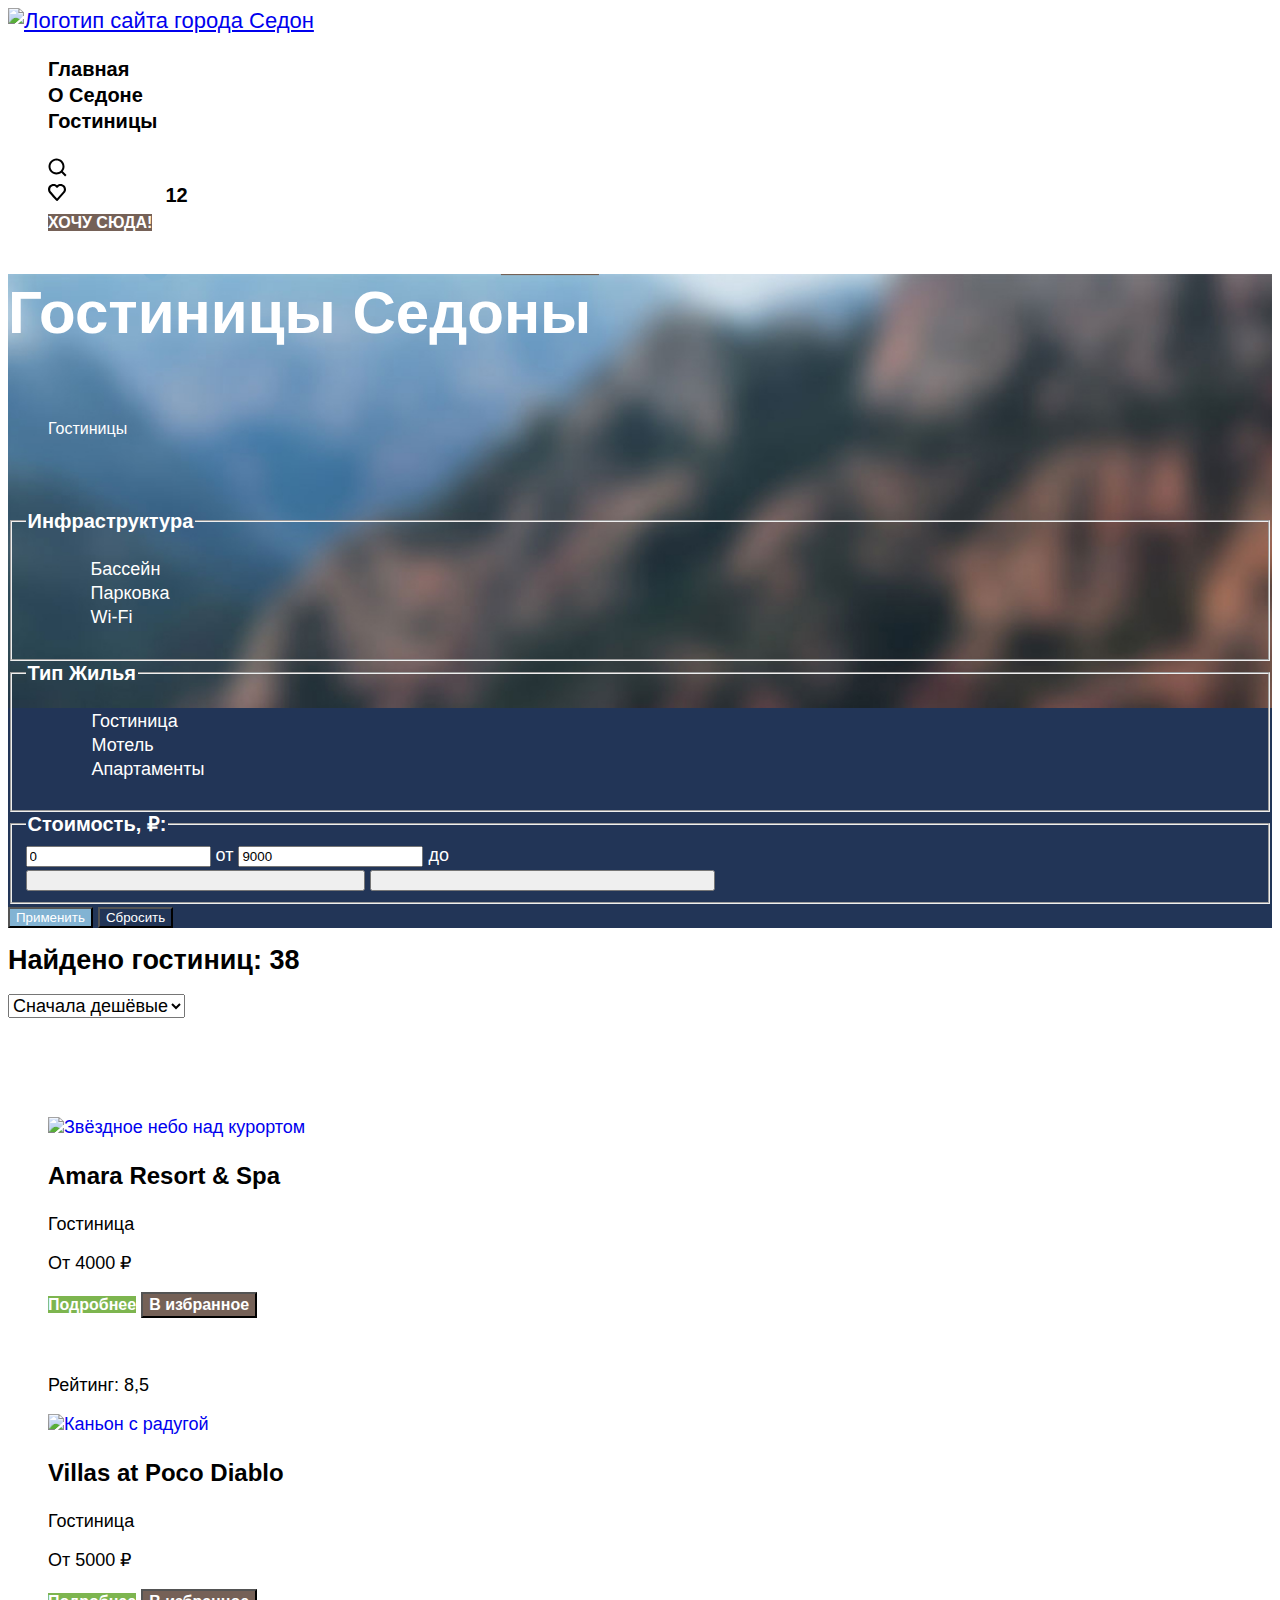
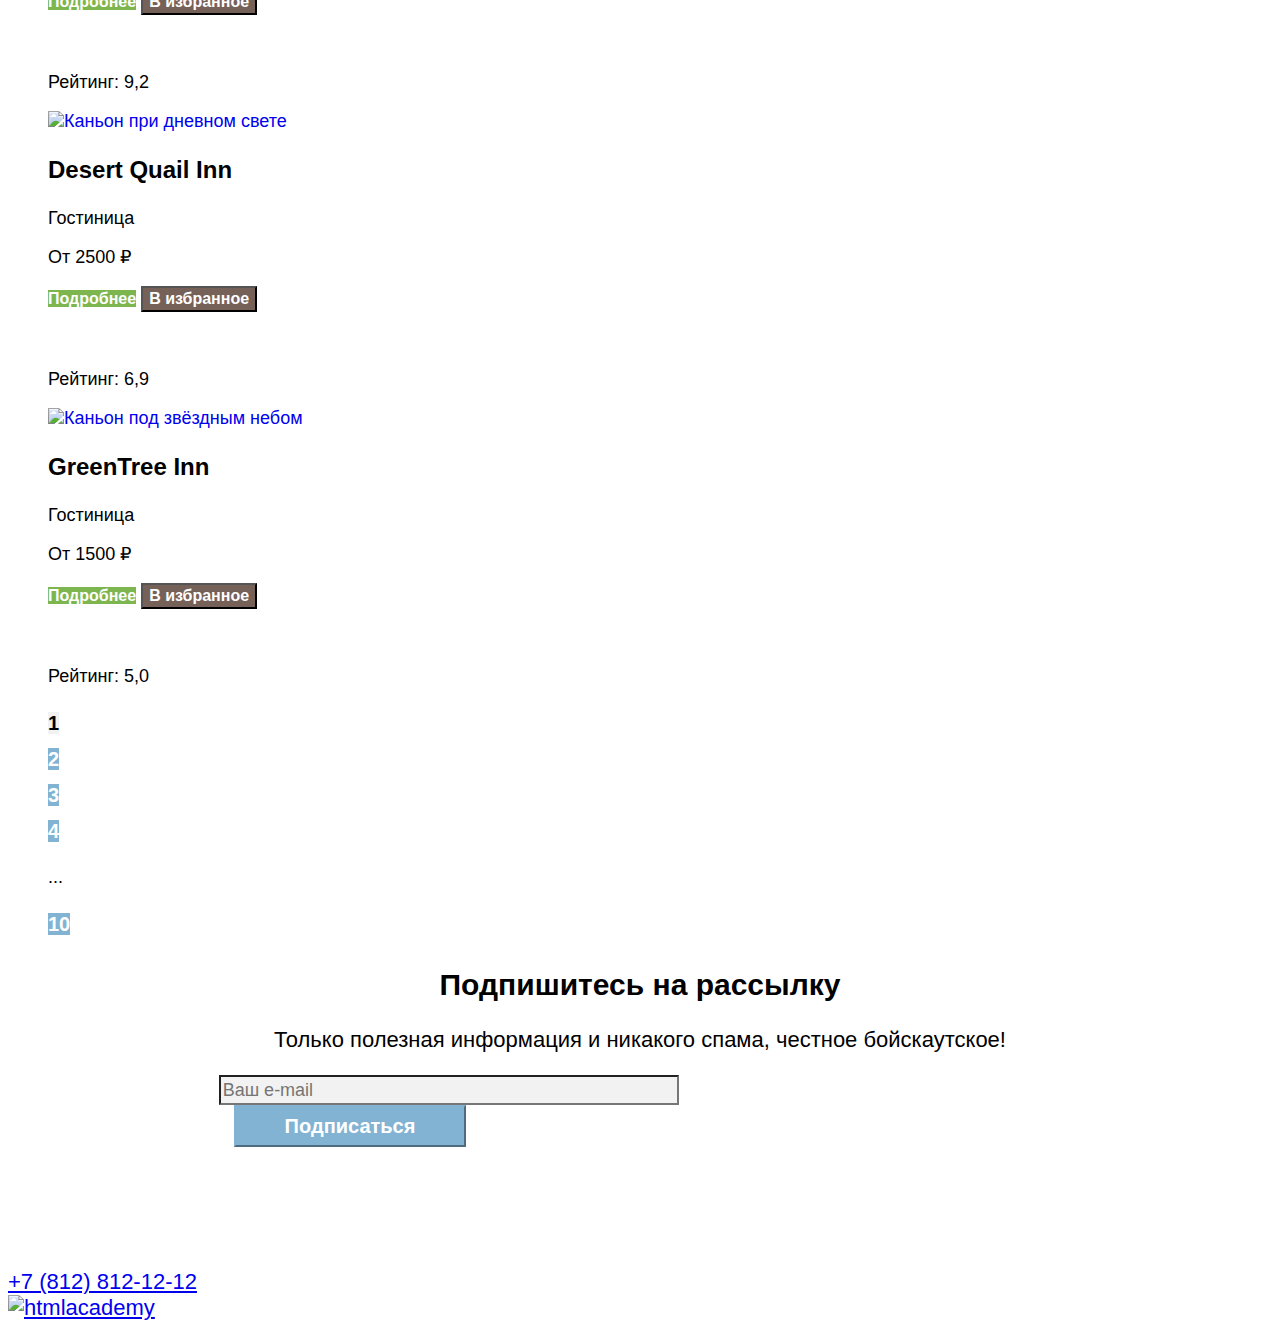
==== commit a6206ba6: "Правит фильтр каталога" ====
--- a/catalog.html
+++ b/catalog.html
@@ -9,7 +9,7 @@
 
   <body>
     <div class="page-container" data-test="header">
-      <header class="page-header">
+      <header class="page-header" data-test="header">
         <nav class="navigation">
           <div class="navigation-pages-container">
             <a class="navigation-logo-link" href="index.html" aria-current="page">
@@ -18,15 +18,15 @@
             </a>
             <ul class="navigation-list navigation-pages">
               <li class="navigation-item">
-                <a class="navigation-link" href="index.html" aria-current="page">
+                <a class="navigation-link navigation-link-pages" href="index.html" aria-current="page">
                   Главная
                 </a>
               </li>
               <li class="navigation-item">
-                <a class="navigation-link" href="#">О Седоне</a>
+                <a class="navigation-link navigation-link-pages" href="#">О Седоне</a>
               </li>
               <li class="navigation-item">
-                <a class="navigation-link navigation-link-currnet" href="catalog.html">Гостиницы</a>
+                <a class="navigation-link navigation-link-pages navigation-link-currnet" href="catalog.html">Гостиницы</a>
               </li>
             </ul>
           </div>
@@ -43,7 +43,7 @@
               </a>
             </li>
             <li class="navigation-item-button">
-              <a class="navigation-button" href="#">Хочу сюда!</a>
+              <a class="navigation-button button-all button-main" href="#">Хочу сюда!</a>
             </li>
           </ul>
         </nav>
@@ -54,7 +54,9 @@
           <h1 class="filter-title">Гостиницы Седоны</h1>
           <ul class="breadcrumbs">
             <li class="breadcrumbs-item">
-              <a class="breadcrumbs-link breadcrumbs-home-page-link" href="index.html"></a>
+              <a class="breadcrumbs-link breadcrumbs-home-page-link" href="index.html">
+                <span class="visually-hidden">Ссылка на главную страницу</span>
+              </a>
             </li>
             <li class="breadcrumbs-item breadcrumbs-nohome-page-link">
               <a class="breadcrumbs-link">Гостиницы</a>
@@ -82,7 +84,7 @@
                   </li>
                   <li class="catalog-filter-item">
                     <label class="control control-checbox" for="wi-fi-item">
-                      <input class="control-input visually-hidden" id="wi-fi-item" type="checkbox" name="wi-fi" checked>
+                      <input class="control-input visually-hidden" id="wi-fi-item" type="checkbox" name="wi-fi">
                       <span class="control-mark"></span>
                       <span class="control-label">Wi-Fi</span>
                     </label>
@@ -101,14 +103,14 @@
                   </li>
                   <li class="catalog-filter-item">
                     <label class="control control-radio" for="motel-item">
-                      <input class="control-input visually-hidden" id="motel-item" type="radio" name="housin-group" checked>
+                      <input class="control-input visually-hidden" id="motel-item" type="radio" name="housin-group">
                       <span class="control-mark"></span>
                       <span class="control-label">Мотель</span>
                     </label>
                   </li>
                   <li class="catalog-filter-item">
                     <label class="control control-radio" for="apartments-item">
-                      <input class="control-input visually-hidden" id="apartments-item" type="radio" name="housin-group" checked>
+                      <input class="control-input visually-hidden" id="apartments-item" type="radio" name="housin-group">
                       <span class="control-mark"></span>
                       <span class="control-label">Апартаменты</span>
                     </label>
@@ -131,15 +133,19 @@
                 <div class="range-container">
                   <div class="range-scale">
                     <div class="range-bar">
-                      <button class="range-toggle toggle-min" type="button"></button>
-                      <button class="range-toggle toggle-max" type="button"></button>
+                      <button class="range-toggle toggle-min" type="button">
+                        <span class="visually-hidden button-all">Ползунок изменения минимальной стоимости отеля</span>
+                      </button>
+                      <button class="range-toggle toggle-max" type="button">
+                        <span class="visually-hidden">Ползунок изменения максимальной стоимости отеля</span>
+                      </button>
                     </div>
                   </div>
                 </div>
               </fieldset>
               <div class="filter-button-container">
-                <button class="filter-button submit-filter-button" type="submit">Применить</button>
-                <button class="filter-button reset-filter-button" type="reset">Сбросить</button>
+                <button class="filter-button submit-filter-button button-all button-additional" type="submit">Применить</button>
+                <button class="filter-button reset-filter-button button-all" type="reset">Сбросить</button>
               </div>
             </form>
           </section>
@@ -184,8 +190,8 @@
                 <p class="catalog-item-low-price">От 4000 ₽</p>
               </div>
               <div class="catalog-item-btn">
-                <a class="catalog-btn catalog-item-detail-link" href="#">Подробнее</a>
-                <button class="catalog-btn catalog-item-favorites-btn">В избранное</button>
+                <a class="catalog-btn catalog-item-detail-link button-all button-main" href="#">Подробнее</a>
+                <button class="catalog-btn button-all button-additional">В избранное</button>
               </div>
               <div class="catalog-item-info">
                 <p class="catalog-item-stars four-stars">
@@ -209,8 +215,8 @@
                 <p class="catalog-item-low-price">От 5000 ₽</p>
               </div>
               <div class="catalog-item-btn">
-                <a class="catalog-btn catalog-item-detail-link" href="#">Подробнее</a>
-                <button class="catalog-btn catalog-item-favorites-btn catalog-item-favorites-btn-selected">В избранном</button>
+                <a class="catalog-btn catalog-item-detail-link button-all button-main" href="#">Подробнее</a>
+                <button class="catalog-btn button-all button-selected">В избранное</button>
               </div>
               <div class="catalog-item-info">
                 <p class="catalog-item-stars four-stars">
@@ -232,8 +238,8 @@
                 <p class="catalog-item-low-price">От 2500 ₽</p>
               </div>
               <div class="catalog-item-btn">
-                <a class="catalog-btn catalog-item-detail-link" href="#">Подробнее</a>
-                <button class="catalog-btn catalog-item-favorites-btn">В избранное</button>
+                <a class="catalog-btn catalog-item-detail-link button-all button-main" href="#">Подробнее</a>
+                <button class="catalog-btn button-all button-additional">В избранное</button>
               </div>
               <div class="catalog-item-info">
                 <p class="catalog-item-stars three-stars">
@@ -255,8 +261,8 @@
                 <p class="catalog-item-low-price">От 1500 ₽</p>
               </div>
               <div class="catalog-item-btn">
-                <a class="catalog-btn catalog-item-detail-link" href="#">Подробнее</a>
-                <button class="catalog-btn catalog-item-favorites-btn">В избранное</button>
+                <a class="catalog-btn catalog-item-detail-link button-all button-main" href="#">Подробнее</a>
+                <button class="catalog-btn button-all button-additional">В избранное</button>
               </div>
               <div class="catalog-item-info">
                 <p class="catalog-item-stars two-stars">
@@ -271,33 +277,32 @@
               <a class="pagination-link pagination-current">1</a>
             </li>
             <li class="pagination-item">
-              <a class="pagination-link" href="#">2</a>
-            </li>
-            <li class="pagination-item">
-              <a class="pagination-link" href="#">3</a>
-            </li>
-            <li class="pagination-item">
-              <a class="pagination-link" href="#">4</a>
+              <a class="pagination-link button-all button-additional" href="#">2</a>
+            </li>
+            <li class="pagination-item">
+              <a class="pagination-link button-all button-additional" href="#">3</a>
+            </li>
+            <li class="pagination-item">
+              <a class="pagination-link button-all button-additional" href="#">4</a>
             </li>
             <li class="pagination-item">
               <p>...</p>
             </li>
             <li class="pagination-item">
-              <a class="pagination-link" href="#">10</a>
+              <a class="pagination-link button-all button-additional" href="#">10</a>
             </li>
           </ul>
-
         </section>
 
         <section class="newsletter catalog-newsletter" data-test="subscribe">
           <h2 class="newsletter-title">Подпишитесь на рассылку</h2>
           <p class="newsletter-description">Только полезная информация и никакого спама, честное бойскаутское!</p>
           <form class="newsletter-form" action="https://echo.htmlacademy.ru/" method="post">
-            <div class="newsletter-form-input-container">
-              <label class="visually-hidden" for="newsletter-email">Введите ваш email</label>
+            <label class="newsletter-email-label" for="newsletter-email">
+              <span class="visually-hidden">Введите ваш email</span>
               <input type="email" id="newsletter-email" name="newsletter-email" placeholder="Ваш e-mail" required>
-            </div>
-            <button class="newsletter-submit-button" type="submit">Подписаться</button>
+            </label>
+            <button class="newsletter-submit-button button-all button-additional" type="submit">Подписаться</button>
           </form>
         </section>
       </main>
@@ -305,13 +310,19 @@
       <footer class="page-footer" data-test="footer">
         <ul class="social-list">
           <li class="social-item">
-            <a class="social-link social-link-vk" href="https://vk.com/htmlacademy"></a>
+            <a class="social-link social-link-vk" href="https://vk.com/htmlacademy">
+              <span class="visually-hidden">Ссылка на группу ВКонтакте</span>
+            </a>
           </li>
           <li class="social-item">
-            <a class="social-link social-link-telegram" href="https://t.me/htmlacademy"></a>
+            <a class="social-link social-link-telegram" href="https://t.me/htmlacademy">
+              <span class="visually-hidden">Ссылка на Telegram канал</span>
+            </a>
           </li>
           <li class="social-item">
-            <a class="social-link social-link-youtube" href="https://www.youtube.com/user/htmlacademyru"></a>
+            <a class="social-link social-link-youtube" href="https://www.youtube.com/user/htmlacademyru">
+              <span class="visually-hidden">Ссылка на Youtube канал</span>
+            </a>
           </li>
         </ul>
         <div class="footer-contacts-phone-container">
@@ -319,7 +330,7 @@
         </div>
         <div class="htmlacademy-link-container">
           <a class="htmlacademy-link" href="https://htmlacademy.ru/">
-            <img class="htmlacademy-img" src="images/footer/logo-htmlacademy.png" alt="htmlacademy">
+            <img class="htmlacademy-img" width="123" height="42" src="images/footer/logo-htmlacademy.png" alt="htmlacademy">
           </a>
         </div>
       </footer>
@@ -327,5 +338,4 @@
 
   </body>
 
-
 </html>
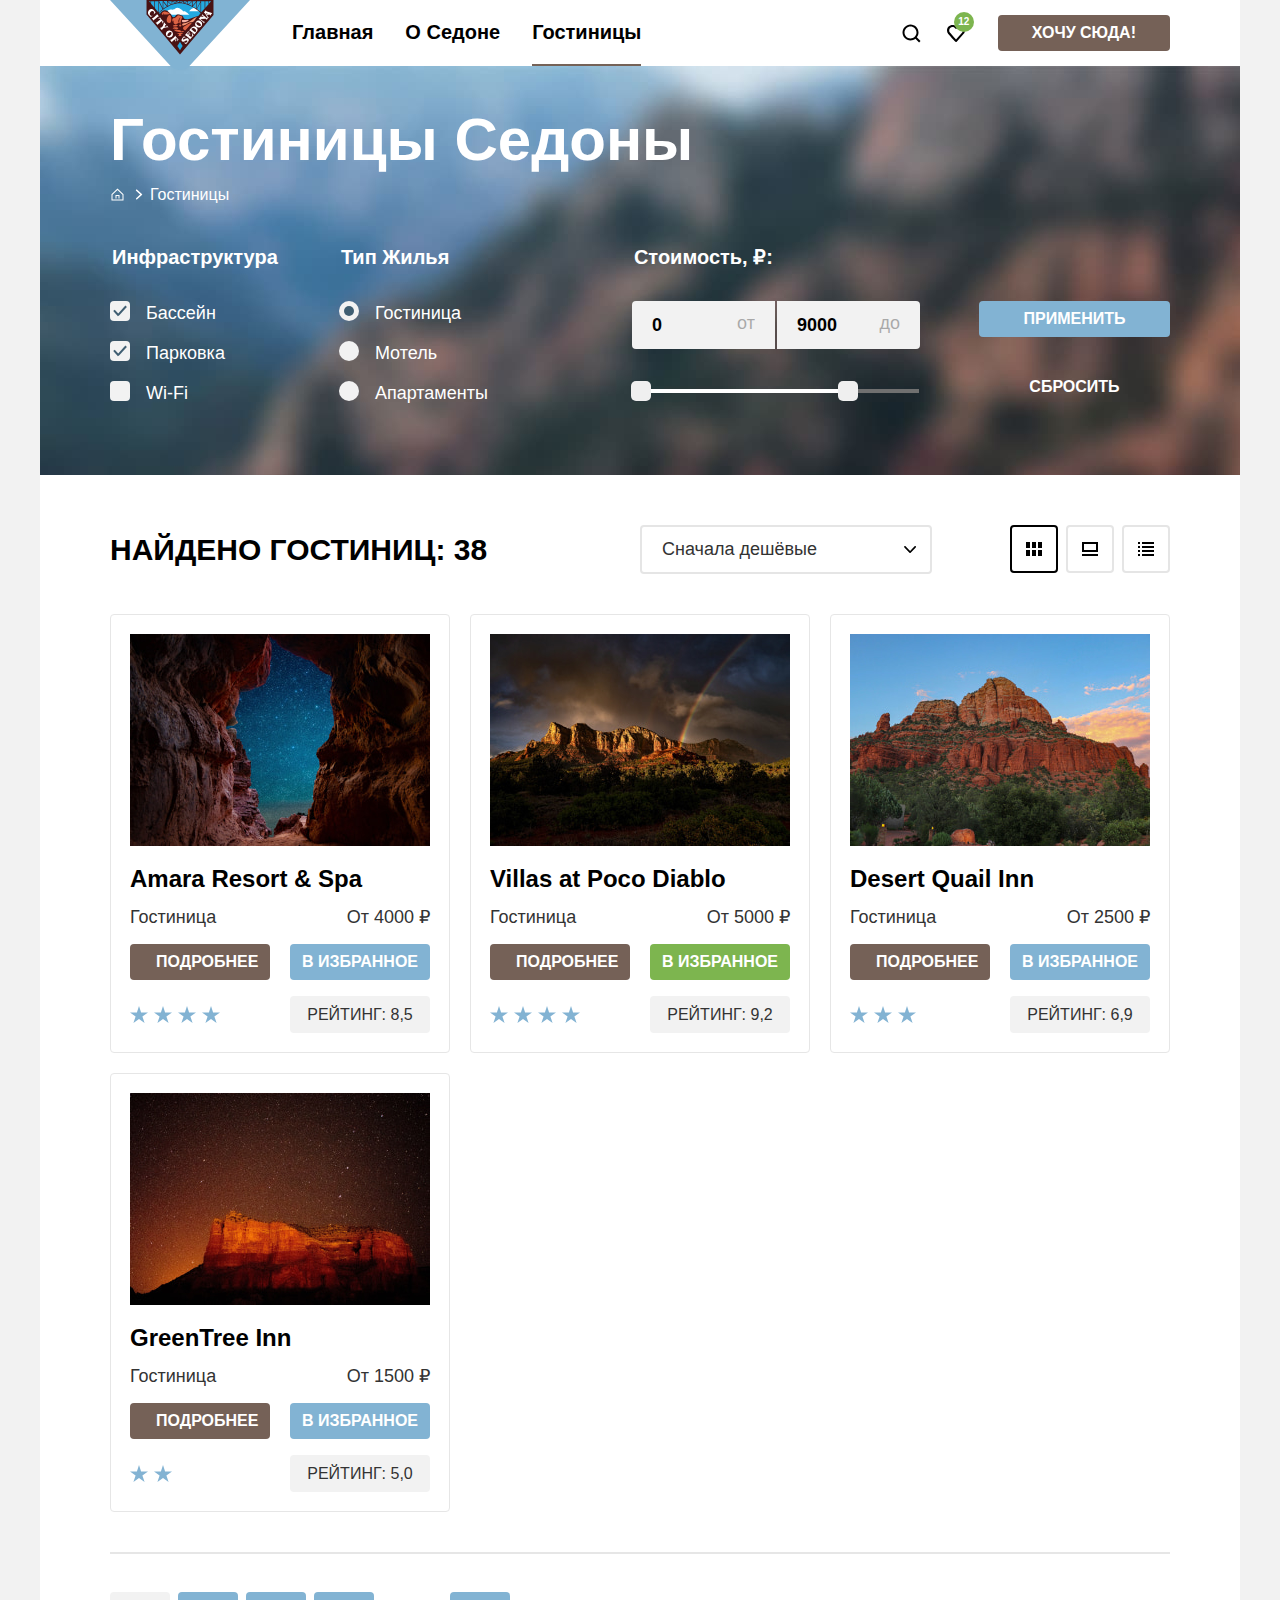
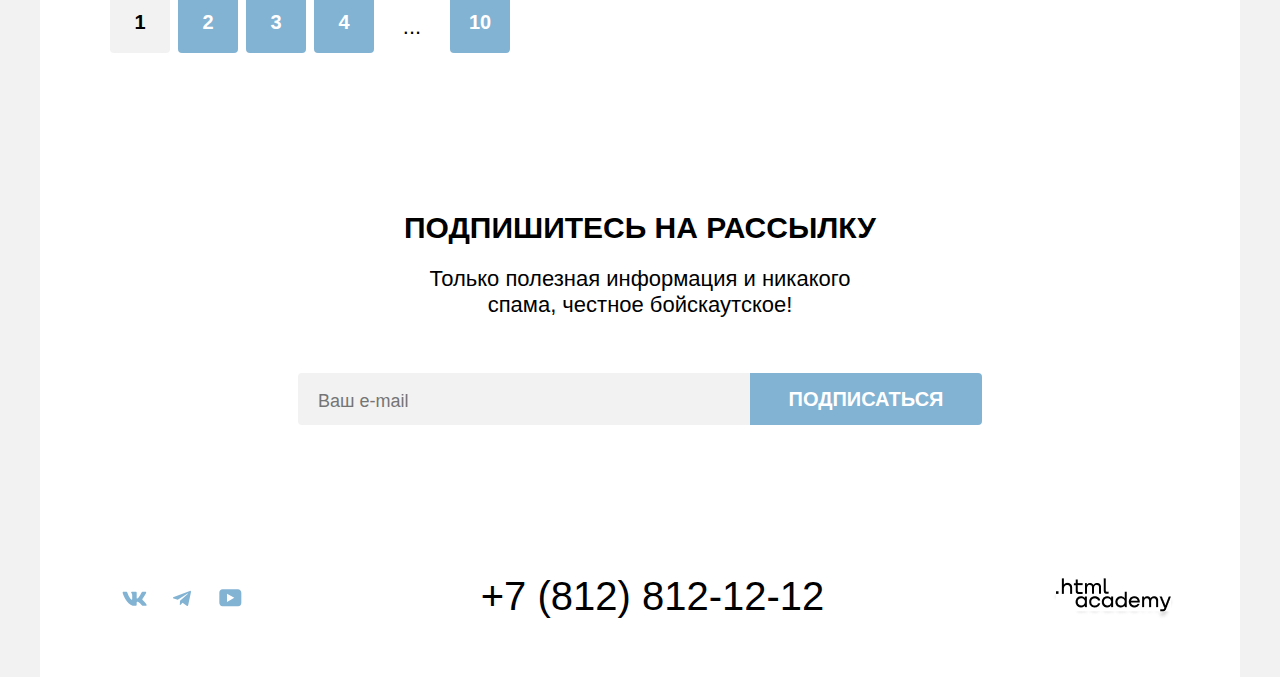
==== commit c6d4177c: "Правит css для допуска" ====
--- a/catalog.html
+++ b/catalog.html
@@ -122,11 +122,11 @@
                 <legend class="catalog-filter-title">Стоимость, ₽:</legend>
                 <div class="catalog-price-controls">
                   <label class="control" for="min-price-item">
-                    <input class="price-input min-price-input" id="min-price-item" type="text" name="min-price" value="0" placeholder="0" required>
+                    <input class="price-input min-price-input input-all" id="min-price-item" type="number" name="min-price" value="0" placeholder="0" required>
                     <span class="price-label">от</span>
                   </label>
                   <label class="control" for="max-price-item">
-                    <input class="price-input max-price-input" id="max-price-item" type="text" name="max-price" value="9000" placeholder="9000" required>
+                    <input class="price-input max-price-input input-all" id="max-price-item" type="number" name="max-price" value="9000" placeholder="9000" required>
                     <span class="price-label">до</span>
                   </label>
                 </div>
@@ -300,7 +300,7 @@
           <form class="newsletter-form" action="https://echo.htmlacademy.ru/" method="post">
             <label class="newsletter-email-label" for="newsletter-email">
               <span class="visually-hidden">Введите ваш email</span>
-              <input type="email" id="newsletter-email" name="newsletter-email" placeholder="Ваш e-mail" required>
+              <input class="input-all" type="email" id="newsletter-email" name="newsletter-email" placeholder="Ваш e-mail" required>
             </label>
             <button class="newsletter-submit-button button-all button-additional" type="submit">Подписаться</button>
           </form>
--- a/styles/style.css
+++ b/styles/style.css
@@ -14,26 +14,97 @@
   font-display: swap;
 }
 
+*,
+*::before,
+*::after {
+  box-sizing: border-box;
+}
+
+html {
+  height: 100%;
+}
+
 body {
   font-family: "PT Sans", sans-serif;
-  font-weight: 400;
   font-size: 22px;
   line-height: 26px;
-  color: #000000;
-  background-color: #FFFFFF;
+  font-weight: 400;
+  color: #000;
+  background-color: #F2F2F2;
+  margin: 0;
+}
+
+.page-container {
+  max-width: 1200px;
+  margin: 0 auto;
+  background-color: #FFF;
+  display: flex;
+  flex-direction: column;
+  min-height: 100vh;
 }
 
 .visually-hidden {
-  visibility: hidden;
+  position: absolute;
+  width: 1px;
+  height: 1px;
+  margin: -1px;
+  border: 0;
+  padding: 0;
+  white-space: nowrap;
+  clip-path: inset(100%);
+  clip: rect(0 0 0 0);
+  overflow: hidden;
 }
 
 /* page-header */
 .page-header {
-  color: #000000;
+  color: #000;
+  background-color: #FFF;
+}
+
+.navigation {
+  display: flex;
+  width: 1060px;
+  margin: 0 auto -10px;
+  padding: 0;
+  justify-content: space-between;
+  position: relative;
+}
+
+.navigation-pages-container {
+  display: flex;
+}
+
+.navigation-logo-link {
+  margin-right: 26px;
 }
 
 .navigation-list {
+  display: flex;
+  flex-wrap: wrap;
   list-style: none;
+  padding: 0;
+  margin: 0;
+  margin-bottom: 10px;
+}
+
+.navigation-pages {
+  display: flex;
+  align-items: flex-start;
+}
+
+.navigation-item-logo {
+  margin-right: 30px;
+}
+
+.navigation-user {
+  display: flex;
+  flex-wrap: wrap;
+  place-content: center flex-end;
+}
+
+.navigation-item {
+  position: relative;
 }
 
 .navigation-link {
@@ -42,18 +113,74 @@
   line-height: 24px;
   color: inherit;
   text-decoration: none;
+  padding: 20px 16px;
+  margin: 0;
+  display: block;
+  transition: all 0.3s;
+}
+
+.navigation-link-pages:hover::after {
+  content: " ";
+  background: #756257;
+  width: calc(100% - 32px);
+  height: 2px;
+  bottom: -2px;
+  left: 16px;
+  position: absolute;
+}
+
+.navigation-link-currnet::after {
+  content: " ";
+  background: #756257;
+  width: calc(100% - 32px);
+  height: 2px;
+  bottom: -2px;
+  left: 16px;
+  position: absolute;
 }
 
 .search-button {
-  background-image: url(../images/search.svg);
+  background-image: url('../images/search.svg');
   background-repeat: no-repeat;
+  display: block;
+  background-position: center;
+  height: 64px;
   width: 44px;
+  padding: 0;
 }
 
 .favorite-button {
-  background-image: url(../images/favorite.svg);
+  background-image: url('../images/favorite.svg');
   background-repeat: no-repeat;
+  display: block;
+  background-position: center;
+  height: 64px;
   width: 44px;
+  padding: 0;
+  position: relative;
+}
+
+.favorite-number {
+  display: flex;
+  align-items: center;
+  justify-content: center;
+  font-size: 10px;
+  line-height: 10px;
+  color: #FFF;
+  background-color: #7DB54F;
+  border-radius: 10px;
+  position: absolute;
+  min-width: 20px;
+  height: 20px;
+  top: 11px;
+  left: 20px;
+}
+
+.navigation-item-button {
+  display: flex;
+  height: 64px;
+  margin-left: 20px;
+  align-items: center;
 }
 
 .navigation-button {
@@ -61,99 +188,234 @@
   font-size: 16px;
   line-height: 20px;
   text-transform: uppercase;
-  color: #FFFFFF;
-  background-color: #756157;
   text-decoration: none;
+  padding: 8px 34px;
+  border-radius: 4px;
 }
 
 /* main-index */
 .main-index {
-  background-color: #FFFFFF;
-  color: #000000;
+  background-color: #FFF;
+  color: #000;
+  flex-grow: 1;
 }
 
 .hero {
-  background-image: url(../images/index-background.jpg), url(../images/divider.png);
-  background-size: 100% auto;
+  background-image: url('../images/divider.svg'), url('../images/index-background.jpg');
+  background-position: left bottom, left top;
+  background-color: #e2f1f8;
+  background-size: 100% auto, cover;
   background-repeat: no-repeat;
-}
-
-.advantages-slogan {
+  padding: 51px 371px 52px;
+  min-height: 485px;
+}
+
+.city-slogan {
+  height: 261px;
+  width: 1200px;
+  display: flex;
+  flex-direction: column;
+  justify-content: center;
+  gap: 25px;
+  margin-bottom: 22px;
+}
+
+.city-slogan-title {
+  text-transform: uppercase;
   font-weight: 700;
   font-size: 30px;
   line-height: 36px;
   text-align: center;
-}
-
-.advantages-slogan-description {
+  margin: 0 auto;
+  max-width: 640px;
+}
+
+.city-slogan-description {
   font-size: 22px;
   line-height: 26px;
   text-align: center;
+  margin: 0;
 }
 
 .advantages-list {
   font-size: 18px;
   line-height: 21px;
-  list-style: none;
+  display: flex;
+  flex-wrap: wrap;
+  width: 1200px;
+  padding: 0;
+  margin: 0;
 }
 
 .advantages-title {
+  margin: 0;
   font-weight: 700;
   font-size: 24px;
   line-height: 28px;
+  text-transform: uppercase;
+  position: relative;
+  display: inline-block;
+  width: 172px;
+}
+
+.advantages-title::after {
+  content: "";
+  position: absolute;
+  top: 153%;
+  width: 60px;
+  height: 2px;
+  background-color: #000;
+  opacity: .3;
+  left: calc(50% - 30px);
+}
+
+.advantages-item-container-large .advantages-title::after {
+  background-color: #FFF;
+}
+
+.advantages-description {
+  margin: 0;
+}
+
+.advantages-item {
+  min-height: 385px;
+  width: 400px;
+  padding: 102px 85px;
+  margin: 0;
+  text-align: center;
+  display: flex;
+  flex-direction: column;
+  align-items: center;
+  gap: 62px;
 }
 
 .advantages-item-container-large {
-  color: #FFFFFF;
+  color: #FFF;
   background-color: #82B3D3;
+  display: flex;
+}
+
+.advantages-img {
+  object-fit: cover;
+  height: auto;
 }
 
 .advantages-item-container-small {
+  padding: 113px 85px;
+}
+
+.advantages-item-container-small:nth-child(2n+1) {
   background-color: #83B3D31F;
 }
 
-.advantages-item-container-center {
+.advantages-item-container-small:nth-child(2n) {
   background-color: #83B3D333;
 }
 
-.reasons-slogan-title {
+.invitation {
+  min-height: 246px;
+  display: flex;
+  justify-content: center;
+  flex-direction: column;
+  align-items: center;
+  gap: 20px;
+  padding: 64px 0;
+}
+
+.invitation-title {
   font-weight: 700;
   font-size: 30px;
+  text-transform: uppercase;
   line-height: 36px;
-  text-align: center;
-}
-
-.reasons-slogan-description {
-  text-align: center;
+  margin: 0;
+  width: 505px;
+  text-align: center;
+}
+
+.invitation-description {
+  margin: 0;
 }
 
 .reasons-list {
+  display: flex;
+  width: 1200px;
   list-style: none;
+  margin: 0;
+  padding: 0;
+  flex-wrap: wrap;
 }
 
 .reasons-title {
   font-weight: 700;
   font-size: 24px;
   line-height: 28px;
+	text-transform: uppercase;
+  margin: 0;
+  margin-top: 105px;
 }
 
 .reasons-description {
   font-size: 18px;
   line-height: 21px;
-}
-
-.reasons-item-side-container {
+  margin: 0;
+}
+
+.reasons-item {
+  background-repeat: no-repeat;
+  background-position: center 80px;
+  width: 400px;
+  min-height: 385px;
+  display: flex;
+  flex-direction: column;
+  align-items: center;
+  padding: 80px 85px;
+  text-align: center;
+  gap: 30px;
+}
+
+.reasons-item:nth-child(2n+1) {
   background-color: #83B3D31F;
 }
 
+.reasons-item-house {
+  background-image: url('../images/reasons-logo-house.svg');
+}
+
+.reasons-item-food {
+  background-image: url('../images/reasons-logo-food.svg');
+}
+
+.reasons-item-gift {
+  background-image: url('../images/reasons-logo-gift.svg');
+}
+
 .search-hotel {
   text-align: center;
-}
-
-.search-hotel h2 {
+  display: flex;
+  flex-direction: column;
+  align-items: center;
+  min-height: 214px;
+  padding: 94px 304px;
+  justify-content: space-between;
+  gap: 54px;
+}
+
+.search-hotel-title {
   font-weight: 700;
   font-size: 30px;
   line-height: 36px;
+  margin: 0;
+  text-transform: uppercase;
+}
+
+.search-hotel-text-container {
+  display: flex;
+  gap: 20px;
+  flex-direction: column;
+}
+
+.search-hotel-description {
+  margin: 0;
 }
 
 .search-hotel-link  {
@@ -161,184 +423,1049 @@
   font-size: 20px;
   line-height: 36px;
   text-align: center;
-  color: #FFFFFF;
   text-decoration: none;
-  background-color: #756157;
-  width: 376px;
+  border-radius: 4px;
+  padding: 8px 50px;
+  text-transform: uppercase;
 }
 
 .newsletter {
   text-align: center;
-  background-image: url(../images/subscribe-background.png);
+  background-image: url('../images/subscribe-background.png');
   background-repeat: no-repeat;
-  background-size: 100% auto;
-}
-
-.newsletter h2 {
+  background-size: cover;
+  background-color: #82B3D3;
+  color: #FFF;
+  display: flex;
+  justify-content: center;
+  padding-top: 96px;
+  padding-bottom: 106px;
+  flex-direction: column;
+  align-items: center;
+}
+
+.newsletter-title {
+  text-transform: uppercase;
   font-weight: 700;
   font-size: 30px;
   line-height: 36px;
+  margin: 0;
+}
+
+.newsletter-description {
+  margin: 20px 0 55px;
+  width: 475px;
 }
 
 .newsletter-form {
+  display: grid;
+  grid-template-areas: "lable btn";
   width: 684px;
+  align-items: flex-end;
+}
+
+.newsletter-email-label {
+  display: flex;
+  grid-area: lable;
+  flex-direction: column;
 }
 
 .newsletter-form input {
+  height: 52px;
   font-size: 18px;
   line-height: 24px;
   background-color: #F2F2F2;
   width: 452px;
+  border: 0;
+  border-radius: 4px;
+  padding: 10px 15px 5px 20px;
 }
 
 .newsletter-submit-button {
+  grid-area: btn;
   font-weight: 700;
   font-size: 20px;
   line-height: 36px;
-  background-color: #82B3D3;
-  border-color: #82B3D3;
-  color: #FFFFFF;
   width: 232px;
-
+  min-height: 52px;
+  text-transform: uppercase;
+  border: 0;
+  border-radius: 0 4px 4px 0;
 }
 
 /* page-footer */
+
+.page-footer {
+  display: flex;
+  min-height: 50px;
+  background-color: #FFF;
+  padding: 25px 65px 30px 70px;
+}
+
 .social-list {
+  padding: 0;
+  padding-bottom: 7px;
+  width: 335px;
   list-style: none;
+  display: flex;
+  flex-wrap: wrap;
+}
+
+.footer-contacts-phone-container {
+  display: flex;
+  width: 400px;
+  padding-top: 20px;
+  padding-left: 15px;
+  align-items: center;
+  flex-direction: column;
+  gap: 5px;
 }
 
 .social-item a {
-  color: #000000;
+  color: #000;
   text-decoration: none;
-}
-
-.footer-contacts-address-phon {
+  display: block;
+  width: 48px;
+  height: 40px;
+  background-repeat: no-repeat  ;
+  background-position: center;
+}
+
+.social-link-vk {
+  background-image: url('../images/footer/logo-vk.svg');
+}
+
+.social-link-telegram {
+  background-image: url('../images/footer/logo-telegram.svg');
+}
+
+.social-link-youtube {
+  background-image: url('../images/footer/logo-youtube.svg');
+}
+
+.social-link:focus + .social-item {
+  outline: 2px solid #68A2CA;
+}
+
+.footer-contacts-address-phone {
   font-size: 40px;
   line-height: 40px;
-  color: #000000;
+  color: #000;
   text-decoration: none;
 }
 
+
+.htmlacademy-link-container {
+  margin-top: 22px;
+  display: flex;
+  width: 330px;
+  align-items: flex-end;
+  flex-flow: column wrap;
+}
+
 /* catalog */
 
 .filter-hotels {
+  padding: 35px 70px 70px;
   font-size: 18px;
   line-height: 24px;
   background-color: #223557;
-  color: #FFFFFF;
-  background-image: url(../images/catalog/filter-background.jpg);
+  color: #FFF;
+  background-image: url('../images/catalog/filter/filter-background.jpg');
   background-repeat: no-repeat;
-  background-size: 100% auto;
+  background-size: cover;
 }
 
 .filter-title {
   font-weight: 700;
   font-size: 60px;
   line-height: 78px;
+  margin: 0;
+  margin-bottom: 5px;
 }
 
 .breadcrumbs {
+  display: flex;
+  gap: 10px;
+  margin: 0;
+  padding: 0;
   list-style: none;
+  margin-bottom: 40px;
+}
+
+.breadcrumbs-item {
+  display: flex;
+  justify-content: center;
+  align-items: center;
 }
 
 .breadcrumbs-link {
+  font-family: "PT Sans", sans-serif;
   font-size: 16px;
   line-height: 21px;
-  color: #FFFFFF;
+  color: #FFF;
   text-decoration: none;
-}
-
-.catalog-filter-list {
-  list-style: none;
+  transition: 0.3s;
+}
+
+.breadcrumbs-home-page-link {
+  height: 13px;
+  width: 15px;
+  background: url("../images/catalog/filter/filter-logo-home.svg") no-repeat center;
+}
+
+.breadcrumbs-nohome-page-link::before {
+  content: "";
+  background: url("../images/catalog/filter/filter-arrow.svg") no-repeat center;
+  width: 8px;
+  height: 21px;
+  margin-right: 7px;
+}
+
+.catalog-filter {
+  display: flex;
+  justify-content: space-between;
+  flex-wrap: wrap;
+  min-height: 157px;
+}
+
+.catalog-filter-group {
+  margin: 0;
+  padding: 0;
+  border: none;
+}
+
+.catalog-filter-group.housin-group {
+  margin-right: 85px;
 }
 
 .catalog-filter-title {
   font-weight: 700;
   font-size: 20px;
   line-height: 24px;
-}
-
-.price-input::placeholder {
+  margin-bottom: 32px;
+}
+
+.catalog-filter-list {
+  margin: 0;
+  padding: 0;
+  list-style: none;
+}
+
+.catalog-filter-item {
+  position: relative;
+}
+
+.catalog-filter-item:not(:last-child) {
+  margin-bottom: 16px;
+}
+
+.control {
+  position: relative;
+  display: block;
+}
+
+.control-mark {
+  position: absolute;
+  width: 20px;
+  height: 20px;
+  border-radius: 4px;
+  display: block;
+  background-color: #f2f2f2;
+}
+
+.control-input[type="checkbox"]:checked + .control-mark::before,
+.control-input[type="checkbox"]:checked + .control-mark::after {
+  position: absolute;
+  height: 1.5px;
+  background-color: #3F5E72;
+  content: "";
+}
+
+.control-mark:focus {
+  outline: 2px solid #68A2CA;
+}
+
+.control-input {
+  appearance: none;
+  border: 3px solid #83B3D3;
+}
+
+.control-input[type="checkbox"]:checked + .control-mark::before {
+  transform: rotate(48deg);
+  top: 10.5px;
+  left: 2.5px;
+  width: 7px;
+}
+
+.control-input[type="checkbox"]:checked + .control-mark::after {
+  transform: rotate(-48deg);
+  top: 9px;
+  left: 5.7px;
+  width: 11.5px;
+}
+
+.control-input[type="radio"] + .control-mark {
+  border-radius: 50%;
+}
+
+.control-input[type="radio"]:checked + .control-mark::before {
+  position: absolute;
+  top: 5px;
+  left: 5px;
+  width: 10px;
+  height: 10px;
+  background-color: #3F5E72;
+  border-radius: 50%;
+  content: "";
+}
+
+.control-label {
+  padding-left: 36px;
+}
+
+.catalog-price-controls {
+  display: flex;
+  gap: 2px;
+  margin-bottom: 40px;
+}
+
+.price-input {
+  appearance: textfield;
+  transition: all 0.3s;
+  padding: 12px 40px 12px 20px;
+  width: 143px;
+  min-height: 48px;
   font-weight: 700;
   font-size: 18px;
   line-height: 24px;
-  color: #000000;
+  color: #000;
+}
+
+.price-label {
+  position: absolute;
+  color: #000;
+  top: 10px;
+  right: 20px;
+  opacity: 0.3;
+}
+
+.min-price-input{
+  border-radius: 4px 0 0 4px;
+  border: none;
+}
+
+.max-price-input{
+  border-radius: 0 4px 4px 0;
+  border: none;
+}
+
+.range-container {
+  width: 287px;
+  position: relative;
+  background-color: #808080;
+  line-height: 1px;
+  height: 4px;
+  border: none;
+}
+
+.range-scale {
+  position: relative;
+  min-height: 4px;
+  background: #707070;
+}
+
+.range-bar {
+  right: 61px;
+  width: 226px;
+  position: absolute;
+  min-height: 4px;
+  background: #FFF;
+}
+
+.range-toggle {
+  position: absolute;
+  width: 20px;
+  height: 20px;
+  border-radius: 5px;
+  cursor: pointer;
+  border: none;
+  transition: all 0.3s;
+}
+
+.toggle-min {
+  top: -8px;
+  left: -1px;
+}
+
+.toggle-max {
+  right: 0;
+  top: -8px;
+}
+
+.filter-button-container {
+  display: flex;
+  flex-direction: column;
+  gap: 32px;
+  justify-content: flex-end;
+}
+
+.filter-button {
+  width: 191px;
+  min-height: 36px;
+  font-size: 16px;
+  font-weight: 700;
+  line-height: 20px;
+  text-transform: uppercase;
 }
 
 .submit-filter-button {
-  background-color: #82B3D3;
-  color: #FFFFFF;
+    border-radius: 4px;
 }
 
 .reset-filter-button {
-  color: #FFFFFF;
+  color: #FFF;
   background-color: transparent;
+  font-size: 16px;
+  font-weight: 700;
+  line-height: 20px;
+  text-align: center;
+  border-style: solid;
+  border-color: transparent;
+}
+
+.reset-filter-button:hover {
+  opacity: 0.6;
+}
+
+.catalog-hotels-header {
+  display: flex;
+  justify-content: space-between;
+  margin-bottom: 40px;
 }
 
 .catalog-hotels {
   font-size: 18px;
   line-height: 21px;
+  padding: 50px 70px 52px;
+  margin-bottom: 10px;
+}
+
+.catalog-title {
+  margin: auto auto auto 0;
+  color: #000;
+  font-size: 30px;
+  font-weight: 700;
+  line-height: 36px;
+  text-transform: uppercase;
 }
 
 .catalog-select-control {
+  color: #333;
+  font-family: inherit;
   font-size: 18px;
   line-height: 21px;
+  border-radius: 4px;
+  border: 2px solid #e5e5e5;
+  width: 292px;
+  min-height: 49px;
+  padding: 12px 20px;
+  margin: 0;
+  appearance: none;
+  background: url("../images/catalog/list-type/select-triangle.svg") 95% center no-repeat;
+  transition: all 0.3s;
 }
 
 .view-type {
   list-style: none;
+  display: flex;
+  flex-direction: row;
+  margin: 0;
+  padding: 0;
+  gap: 8px;
+  width: 168px;
+  justify-content: flex-end;
+  margin-left: 70px;
+}
+
+.view-type-link {
+  display: flex;
+  width: 48px;
+  min-height: 48px;
+  padding: 14px 12px;
+  text-decoration: none;
+  border-radius: 4px;
+  border: 2px solid #e5e5e5;
+  transition: border 0.3s;
+  background-position: center;
+  background-repeat: no-repeat;
+}
+
+.active-type-link {
+  border-radius: 4px;
+  border: 2px solid #000;
+}
+
+.view-type-grid {
+  background-image: url("../images/catalog/list-type/view-grid.svg");
+}
+
+.view-type-detail {
+  background-image: url("../images/catalog/list-type/view-detail.svg");
+}
+
+.view-type-list {
+  background-image: url("../images/catalog/list-type/view-list.svg");
 }
 
 .catalog-list {
+  display: grid;
+  grid-template-columns: repeat(3, 1fr);
+  gap: 20px;
   list-style: none;
+  margin: 0;
+  padding: 0;
+  margin-bottom: 38px;
+  padding-bottom: 40px;
+  border-bottom: 2px solid #e6e6e6;
+}
+
+.catalog-item {
+  display: flex;
+  flex-direction: column;
+  width: 340px;
+  padding: 19px;
+  border-radius: 4px;
+  border: 1px solid #E6E6E6;
 }
 
 .catalog-item-title {
   font-weight: 700;
   font-size: 24px;
   line-height: 28px;
-  color:#000000;
+  color:#000;
+  margin: 0;
+}
+
+.catalog-item-link {
+  display: block;
+  width: 300px;
+  margin-bottom: 14px;
 }
 
 .catalog-item a {
   text-decoration: none;
 }
 
-.catalog-item-type {
+.control-input:focus-visible + .control-mark{
+  outline: 3px solid #83b3d3;
+}
+
+.catalog-item-description {
+  display: grid;
+  grid-template-columns: repeat(2, 1fr);
+  gap: 20px;
+  grid-column: 1/3;
   font-size: 18px;
   line-height: 21px;
+  color: #333;
+  margin: auto 0 16px;
+}
+
+.catalog-item-type {
+  margin: 0;
+}
+
+.catalog-item-low-price {
+  text-align: end;
+  margin: 0;
+}
+
+.catalog-item-btn {
+  display: grid;
+  grid-template-columns: repeat(2, 1fr);
+  gap: 20px;
+  margin-bottom: 16px;
 }
 
 .catalog-btn {
-  font-weight: 700;
+  font-family: inherit;
+  font-size: 16px;
+  font-weight: 700;
+  line-height: 20px;
+  text-align: center;
+  text-transform: uppercase;
+  border: none;
+  border-radius: 4px;
+  cursor: pointer;
+}
+
+.catalog-item-detail-link {
+  background-color: #756157;
+  width: 140px;
+  text-align: center;
+  padding: 8px 26px;
+}
+
+.catalog-item-favorites-btn {
+  background-color: #82B3D3;
+}
+
+.catalog-item-favorites-btn-selected {
+  background-color: #7DB54F;
+}
+
+.catalog-item-info {
+  display: grid;
+  grid-template-columns: repeat(2, 1fr);
+  gap: 20px;
+}
+
+.catalog-item-rating {
+  background-color: #F2F2F2;
   font-size: 16px;
   line-height: 20px;
-  background-color: #756157;
-  color: #FFFFFF;
-}
-
-.catalog-item-detail-link {
-  background-color: #7DB54F;
-}
-
-.catalog-item-favorites-btn {
-  background-color: #82B3D3;
+  text-align: center;
+  text-transform: uppercase;
+  width: 140px;
+  border-radius: 4px;
+  padding-top: 9px;
+  padding-bottom: 8px;
+  color: #333;
+  margin: 0;
+}
+
+.catalog-item-stars {
+  background-image: url('../images/star-rang.svg');
+  height: 37px;
+  margin: 0;
+}
+
+.catalog-item-stars.four-stars {
+  width: 100px;
+}
+
+.catalog-item-stars.three-stars {
+  width: 68px;
+}
+
+.catalog-item-stars.two-stars {
+  width: 45px;
 }
 
 .pagination {
+  display: flex;
   list-style: none;
+  flex-wrap: wrap;
+  margin: 0;
+  padding: 0;
+  gap: 8px;
+}
+
+.pagination-item {
+  text-align: center;
+  min-width: 60px;
+  height: 60px;
+}
+
+.pagination-item p {
+  line-height: 26px;
+  font-size: 22px;
+  font-weight: 400;
 }
 
 .pagination-link {
+  display: flex;
+  justify-content: center;
+  padding: 12px 5px 13px;
+  border-radius: 4px;
   font-weight: 700;
   font-size: 20px;
   line-height: 36px;
   text-decoration: none;
-  color: #FFFFFF;
+  color: #FFF;
   background-color: #82B3D3;
+  transition: all 0.3s;
 }
 
 .pagination-current {
-  color: #000000;
+  color: #000;
   background-color: #F2F2F2;
 }
+
+.catalog-newsletter {
+  color: #000;
+  background-color: #FFF;
+  background-image: none;
+}
+
+.modal-container {
+  position: fixed;
+  top: 0;
+  left: 0;
+  display: flex;
+  width: 100%;
+  height: 100%;
+  background: rgb(242 242 242 / 80%);
+}
+
+.modal-container-close {
+  display: none;
+}
+
+.modal {
+  position: relative;
+  margin: auto;
+  padding: 40px;
+  background-color: #FFF;
+}
+
+.modal-search {
+  width: 717px;
+  min-height: 576px;
+  padding: 64px 70px;
+  border-radius: 30px;
+}
+
+.modal-content {
+  display: flex;
+  flex-direction: column;
+  gap: 64px;
+}
+
+.modal-title {
+  margin: 0;
+  font-size: 30px;
+    font-weight: 700;
+    line-height: 36px;
+    text-transform: uppercase;
+}
+
+.modal-close-button {
+  position: absolute;
+  padding: 0;
+  top: 64px;
+  right: 51px;
+  width: 52px;
+  height: 52px;
+  background-color: #F2F2F2;
+  border: none;
+  border-radius: 50%;
+  background-image: url("../images/modal/modal-close-icon.svg");
+  background-repeat: no-repeat;
+  background-position: center;
+  cursor: pointer;
+}
+
+.search-form {
+  display: flex;
+  flex-direction: column;
+  gap: 23px;
+}
+
+.modal-input-title {
+  color: #000;
+  font-size: 20px;
+  font-weight: 700;
+  line-height: 24px;
+  text-transform: capitalize;
+  margin: auto auto auto 0;
+}
+
+.modal-date-container {
+  position: relative;
+  vertical-align: middle;
+  display: flex;
+  justify-content: space-between;
+  flex-wrap: wrap;
+}
+
+.modal-date-input {
+  position: relative;
+  font-size: 18px;
+  font-family: "PT Sans", sans-serif;
+  font-weight: 700;
+  line-height: 24px;
+  border: none;
+  background: #f2f2f2;
+  border-radius: 4px;
+  padding: 12px 50px 11px 20px;
+  width: 440px;
+  min-height: 48px;
+  transition: all 0.3s;
+}
+
+.modal-date-title {
+  margin: 0;
+  margin-top: 12px;
+  margin-right: auto;
+  max-width: 137px;
+}
+
+.modal-input-icon {
+  content: "";
+  position: absolute;
+  top: 15px;
+  right: 20px;
+  height: 20px;
+  width: 20px;
+  border: none;
+  border-radius: 4px;
+  margin: 0;
+  padding: 0;
+  background-image: url("../images/modal/modal-date-icon.svg");
+  background-repeat: no-repeat;
+  background-position: center;
+  opacity: .3;
+  transition: .3s;
+  cursor: pointer;
+}
+
+.kids-count-hint-icon {
+  margin-right: 45px;
+}
+
+.modal-input-icon:hover {
+  opacity: 1;
+}
+
+.modal-input-hint {
+  font-size: 16px;
+  line-height: 21px;
+  margin: 0;
+  padding: 2px 20px 0;
+}
+
+.modal-input-hint-warning {
+  color: #FF5757;
+  padding-top: 5px
+}
+
+.modal-date-input-container {
+  max-width: 440px;
+}
+
+.modal-input-container {
+  display: flex;
+  justify-content: space-between;
+  flex-wrap: wrap;
+}
+
+.modal-counter-container {
+  display: flex;
+  min-height: 48px;
+  text-align: center;
+  position: relative;
+  max-width: 247px;
+  align-items: center;
+}
+
+.modal-input-title-adults {
+  margin-right: 46px;
+}
+
+.modal-input-title-kids {
+  margin-right: 10px;
+}
+
+.about-kids-hint-container {
+  position: relative;
+  margin: auto 45px auto 0;
+  padding: 0;
+  max-width: 26px;
+  max-height: 26px;
+}
+
+.about-kids-hint {
+  display: none;
+  position: absolute;
+  top: 45px;
+  right: -115px;
+  width: 256px;
+  min-height: 143px;
+  padding: 20px 22px;
+  text-align: left;
+  font-weight: 400;
+  font-size: 16px;
+  line-height: 20px;
+  text-transform: none;
+  border-radius: 10px;
+  color: #FFF;
+  background-color: #333;
+  transform-origin: 0% -5%;
+  transition: transform 0.3s;
+  pointer-events: none;
+  z-index: 1;
+}
+
+.about-kids-hint-container:hover .about-kids-hint{
+  display: block;
+}
+
+.about-kids-hint::after {
+  content: '';
+  position: absolute;
+  left: calc(50% - 10px); bottom: 100%;
+  border: 10px solid transparent;
+  border-bottom: 10px solid #333;
+}
+
+.search-form-search {
+  border: none;
+  color: #FFF;
+  text-decoration: none;
+  text-align: center;
+  font-family: "PT Sans", sans-serif;
+  font-size: 20px;
+  font-weight: 700;
+  line-height: 24px;
+  text-transform: uppercase;
+  display: flex;
+  align-items: center;
+  justify-content: center;
+  min-height: 60px;
+  min-width: 577px;
+  border-radius: 10px;
+  background: #83b3d3;
+  margin-top: 25px;
+}
+
+.modal-count-btn {
+  display: flex;
+  align-items: center;
+  justify-content: center;
+  width: 40px;
+  min-height: 48px;
+  background: #f2f2f2;
+  border: none;
+  position: relative;
+  transition: outline 0.3s;
+}
+
+.modal-counter-input {
+  appearance: textfield;
+  color: #000;
+  width: 31px;
+  min-height: 48px;
+  border: none;
+  background: #f2f2f2;
+  text-align: center;
+  font-size: 18px;
+  font-weight: 700;
+  line-height: 20px;
+}
+
+.input-all {
+  font-family: "PT Sans", sans-serif;
+  background-color: #F2F2F2;
+}
+
+.button-all {
+  font-family: "PT Sans", sans-serif;
+  transition: all 0.3s;
+  cursor: pointer;
+  color: #FFF;
+  border: none;
+}
+
+.button-main {
+  background-color: #756157;
+}
+
+.button-additional {
+  background-color: #82B3D3;
+}
+
+.button-selected {
+  background-color: #7DB54F;
+}
+
+.social-link:hover,
+.footer-contacts-address-phone:hover,
+.htmlacademy-link:hover,
+.modal-count-btn:hover
+{
+  opacity: 0.6;
+  cursor: pointer;
+}
+
+.control-checbox:hover,
+.control-radio:hover,
+.breadcrumbs-link:hover,
+.catalog-item-link:hover,
+.modal-close-button:hover,
+.navigation-logo-link:hover
+{
+  opacity: 0.6;
+  cursor: pointer;
+}
+
+.view-type-link:hover {
+  border-color: #000;
+  cursor: pointer;
+}
+
+.button-main:hover,
+.button-main:focus-visible {
+  background-color: #615048;
+}
+
+.button-additional:hover,
+.button-additional:focus-visible {
+  background-color: #68A2CA;
+}
+
+.button-selected:hover,
+.button-selected:focus-visible {
+  background-color: #6C9E42;
+}
+
+.button-all:active {
+  color: rgb(255 255 255 / 20%);
+}
+
+input:focus-visible,
+.button-all:focus-visible,
+.navigation-logo-link:focus-visible,
+.navigation-link:focus-visible,
+.catalog-select-control:focus-visible,
+.footer-contacts-address-phone:focus-visible,
+.social-link:focus-visible,
+.htmlacademy-link:focus-visible,
+.view-type-link:focus-visible,
+.catalog-item-link:focus-visible,
+.breadcrumbs-link:focus-visible {
+  opacity: 1;
+  outline: 3px solid #83B3D3;
+  transition: none;
+}
+
+.newsletter-form input:nth-last-child(1) {
+  border-radius: 4px 0 0 4px;
+}
+
+.navigation-link:not(.navigation-link-currnet,.navigation-link-pages):hover {
+  opacity: 0.5;
+}
+
+.range-toggle:active,
+.range-toggle:focus-visible {
+  outline: 3px solid #83B3D3;
+  transition: none;
+  background-color: #FFF;
+}
+
+.catalog-select-control:hover {
+  outline: 3px solid #83B3D3;
+  transition: all 0.3s;
+}
+
+.button-all:disabled {
+  background-color: #E5E5E5;
+}
+
+.current-page:hover,
+.navigation-link-currnet:hover {
+  opacity: 1;
+  cursor: default;
+}
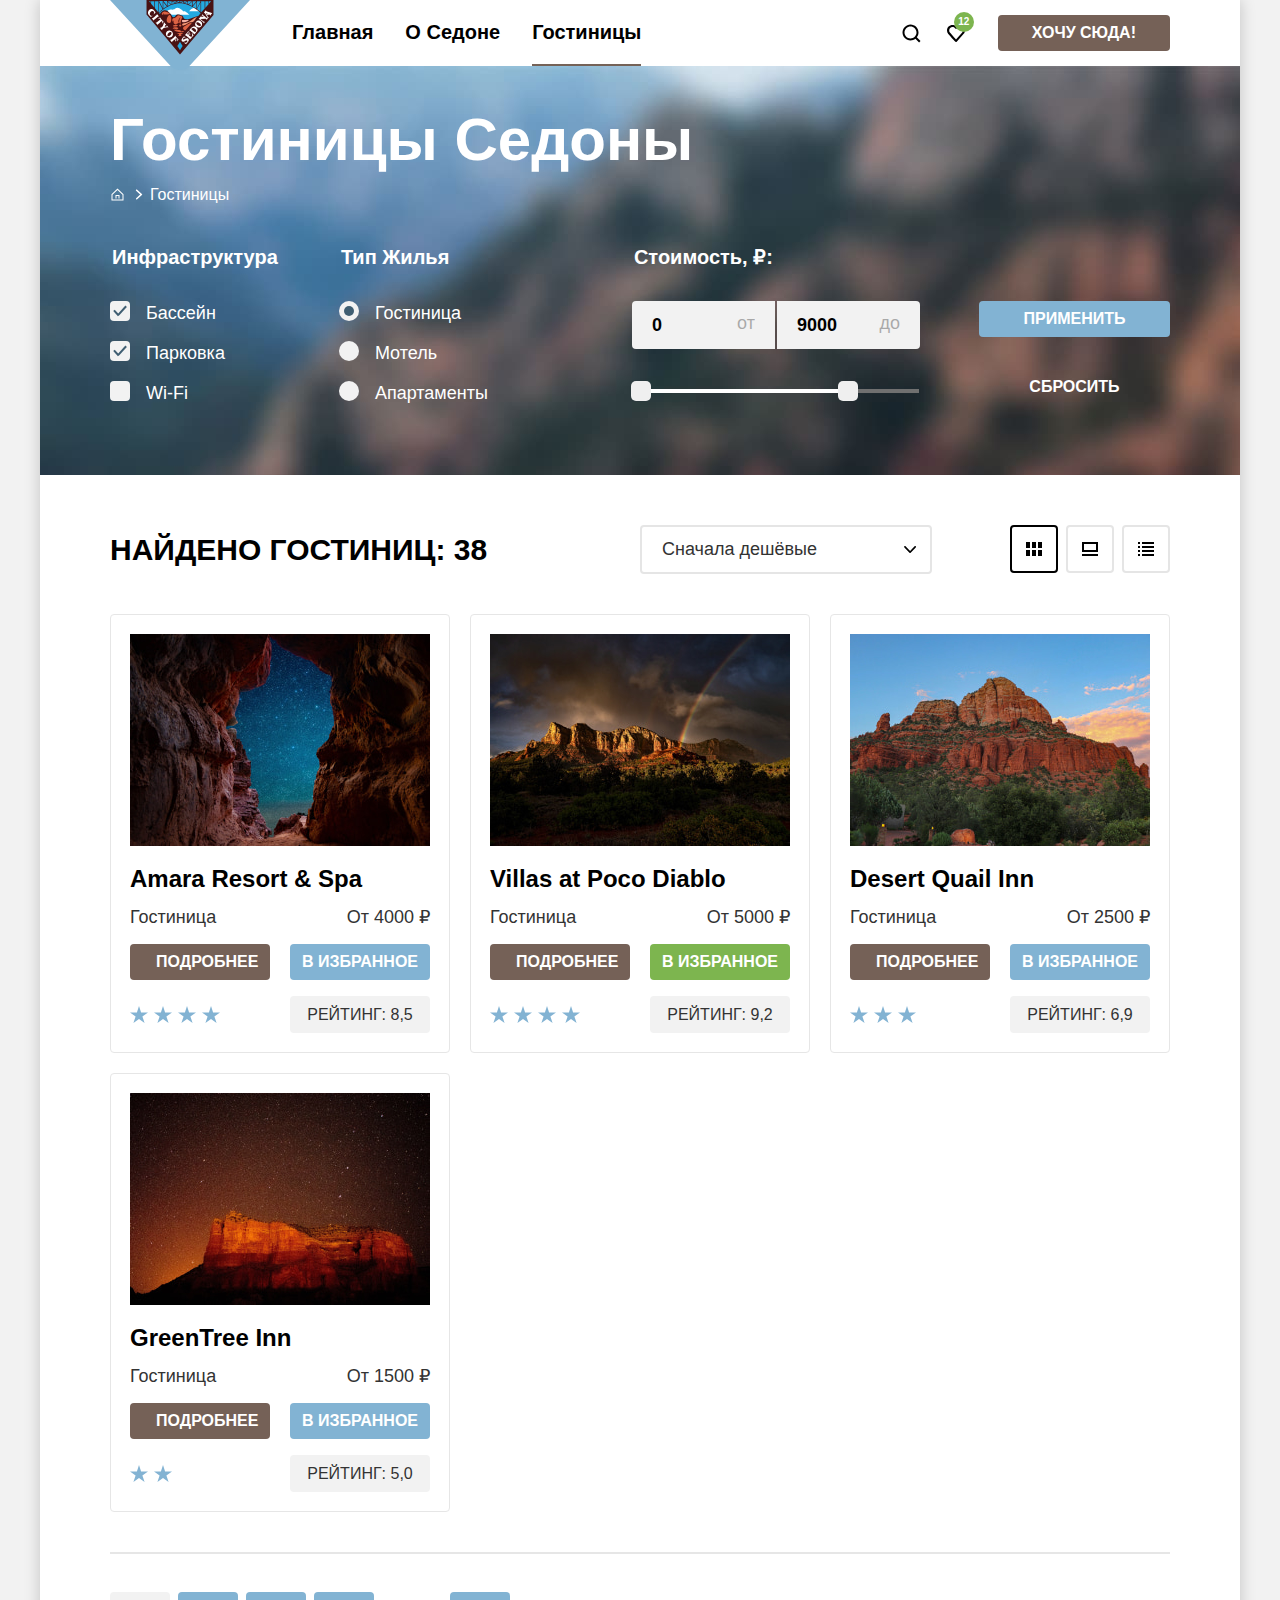
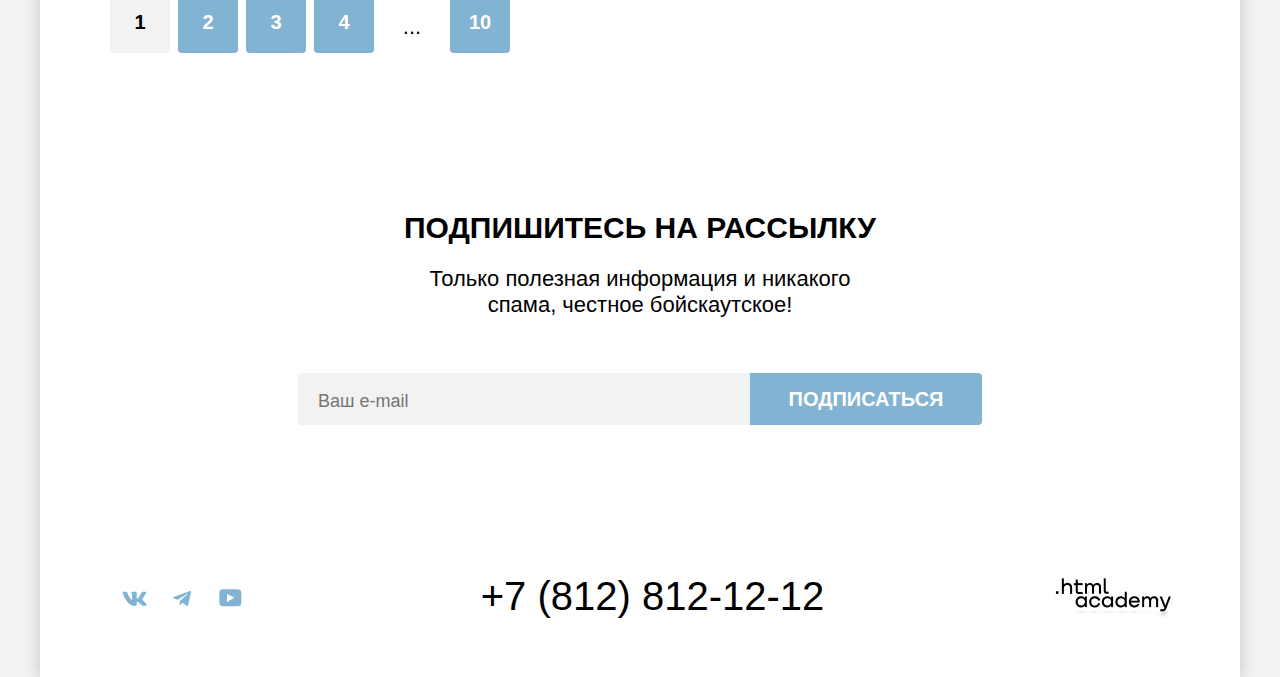
==== commit c0edf6a6: "Merge pull request #3 from Gr1mfield/master" ====
--- a/catalog.html
+++ b/catalog.html
@@ -1,11 +1,12 @@
 <!DOCTYPE html>
 <html lang="ru">
 
-  <head>
-    <meta charset="utf-8">
-    <title>Добро пожаловать в Седону!</title>
-    <link rel="stylesheet" href="styles/style.css">
-  </head>
+<head>
+  <meta charset="utf-8">
+  <title>Добро пожаловать в Седону!</title>
+  <link rel="stylesheet" href="styles/style.css">
+  <link rel="icon" href="favicon.ico">
+</head>
 
   <body>
     <div class="page-container" data-test="header">
@@ -191,7 +192,7 @@
               </div>
               <div class="catalog-item-btn">
                 <a class="catalog-btn catalog-item-detail-link button-all button-main" href="#">Подробнее</a>
-                <button class="catalog-btn button-all button-additional">В избранное</button>
+                <button class="catalog-btn button-all button-additional" type="button">В избранное</button>
               </div>
               <div class="catalog-item-info">
                 <p class="catalog-item-stars four-stars">
@@ -216,7 +217,7 @@
               </div>
               <div class="catalog-item-btn">
                 <a class="catalog-btn catalog-item-detail-link button-all button-main" href="#">Подробнее</a>
-                <button class="catalog-btn button-all button-selected">В избранное</button>
+                <button class="catalog-btn button-all button-selected" type="button">В избранное</button>
               </div>
               <div class="catalog-item-info">
                 <p class="catalog-item-stars four-stars">
@@ -239,7 +240,7 @@
               </div>
               <div class="catalog-item-btn">
                 <a class="catalog-btn catalog-item-detail-link button-all button-main" href="#">Подробнее</a>
-                <button class="catalog-btn button-all button-additional">В избранное</button>
+                <button class="catalog-btn button-all button-additional" type="button">В избранное</button>
               </div>
               <div class="catalog-item-info">
                 <p class="catalog-item-stars three-stars">
@@ -262,7 +263,7 @@
               </div>
               <div class="catalog-item-btn">
                 <a class="catalog-btn catalog-item-detail-link button-all button-main" href="#">Подробнее</a>
-                <button class="catalog-btn button-all button-additional">В избранное</button>
+                <button class="catalog-btn button-all button-additional" type="button">В избранное</button>
               </div>
               <div class="catalog-item-info">
                 <p class="catalog-item-stars two-stars">
--- a/styles/style.css
+++ b/styles/style.css
@@ -41,6 +41,7 @@
   display: flex;
   flex-direction: column;
   min-height: 100vh;
+  box-shadow: 0 0 15px 0 #0003;
 }
 
 .visually-hidden {
@@ -791,6 +792,10 @@
   cursor: pointer;
   border: none;
   transition: all 0.3s;
+}
+
+.range-toggle:hover {
+  background-color: rgb(180, 180, 180);
 }
 
 .toggle-min {
@@ -1343,7 +1348,6 @@
 }
 
 .modal-counter-input {
-  appearance: textfield;
   color: #000;
   width: 31px;
   min-height: 48px;
@@ -1358,6 +1362,18 @@
 .input-all {
   font-family: "PT Sans", sans-serif;
   background-color: #F2F2F2;
+}
+
+.input-all[type="number"]::-webkit-outer-spin-button,
+.input-all[type="number"]::-webkit-inner-spin-button {
+    -webkit-appearance: none;
+}
+
+.input-all[type='number'],
+.input-all[type="number"]:hover,
+.input-all[type="number"]:focus {
+    appearance: none;
+    -moz-appearance: textfield;
 }
 
 .button-all {
@@ -1382,8 +1398,7 @@
 
 .social-link:hover,
 .footer-contacts-address-phone:hover,
-.htmlacademy-link:hover,
-.modal-count-btn:hover
+.htmlacademy-link:hover
 {
   opacity: 0.6;
   cursor: pointer;
@@ -1469,3 +1484,7 @@
   opacity: 1;
   cursor: default;
 }
+
+.modal-count-btn:hover path {
+  fill-opacity: 1;
+}
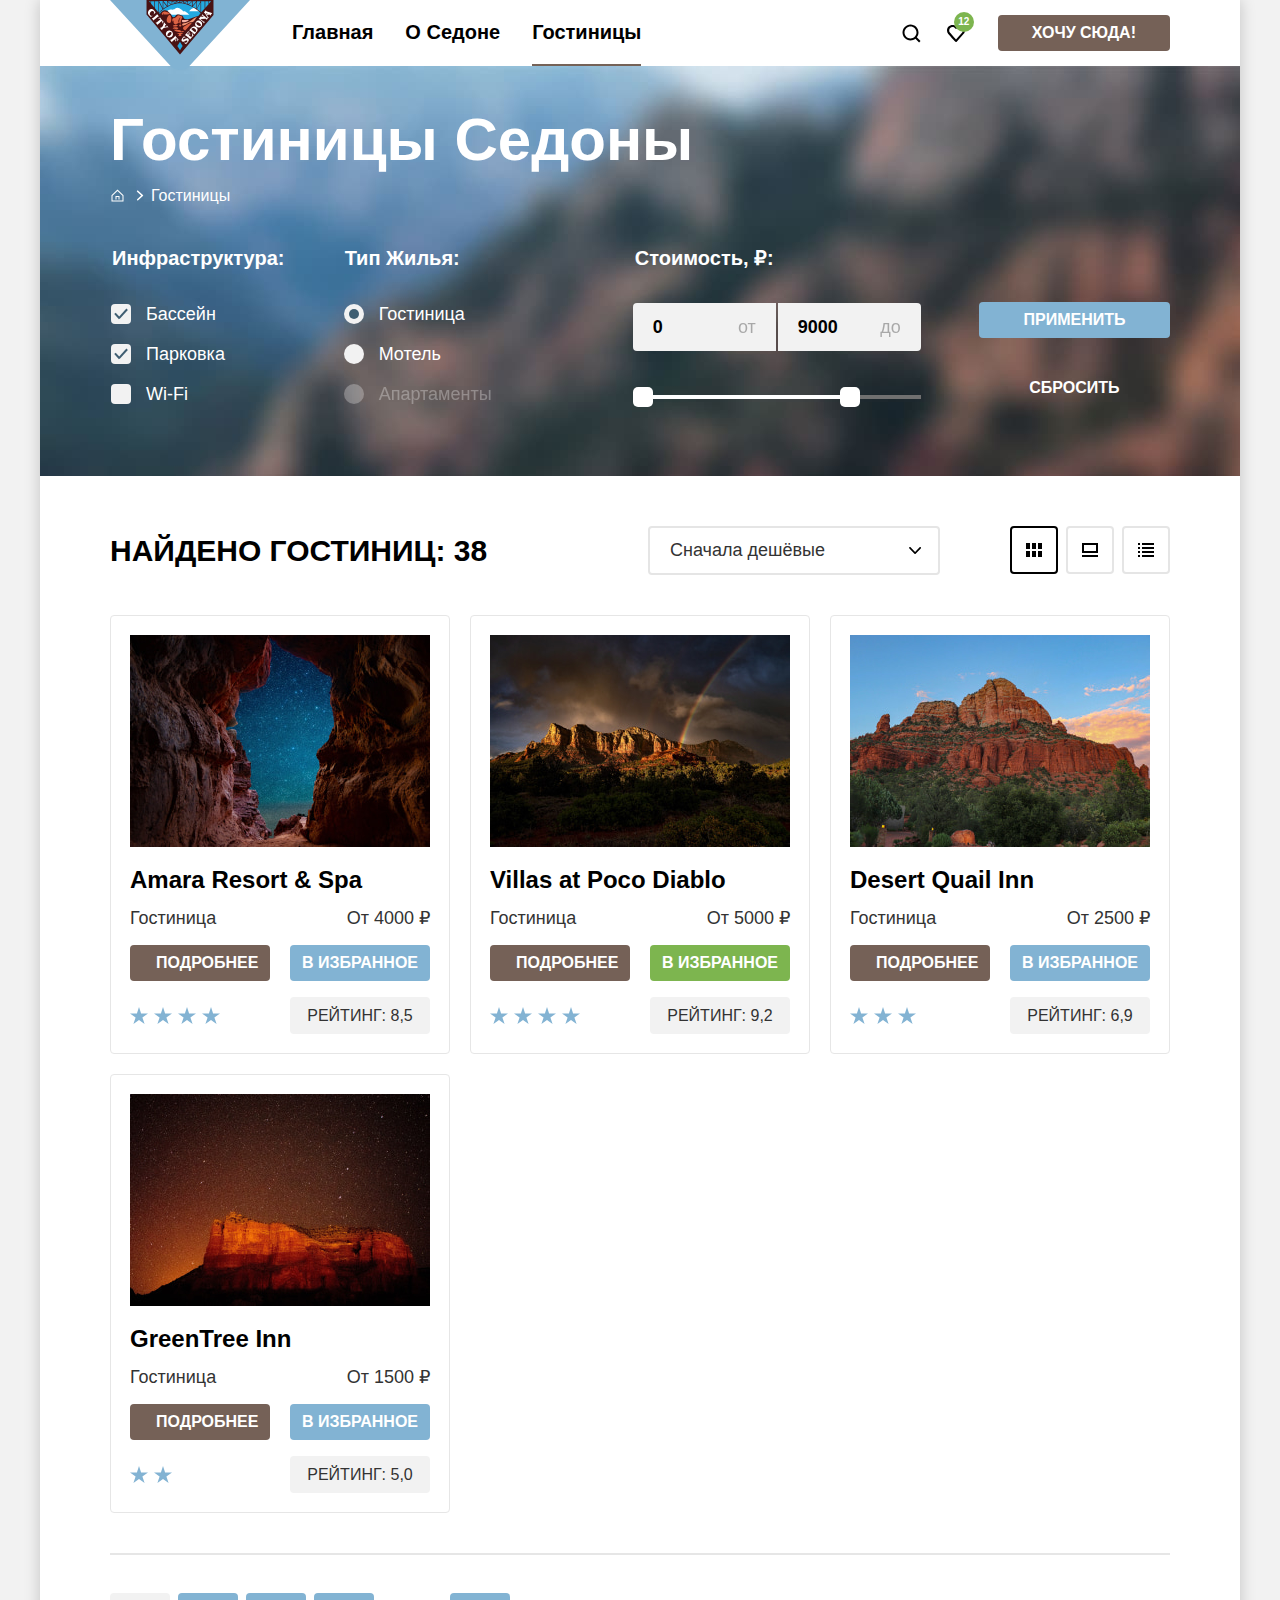
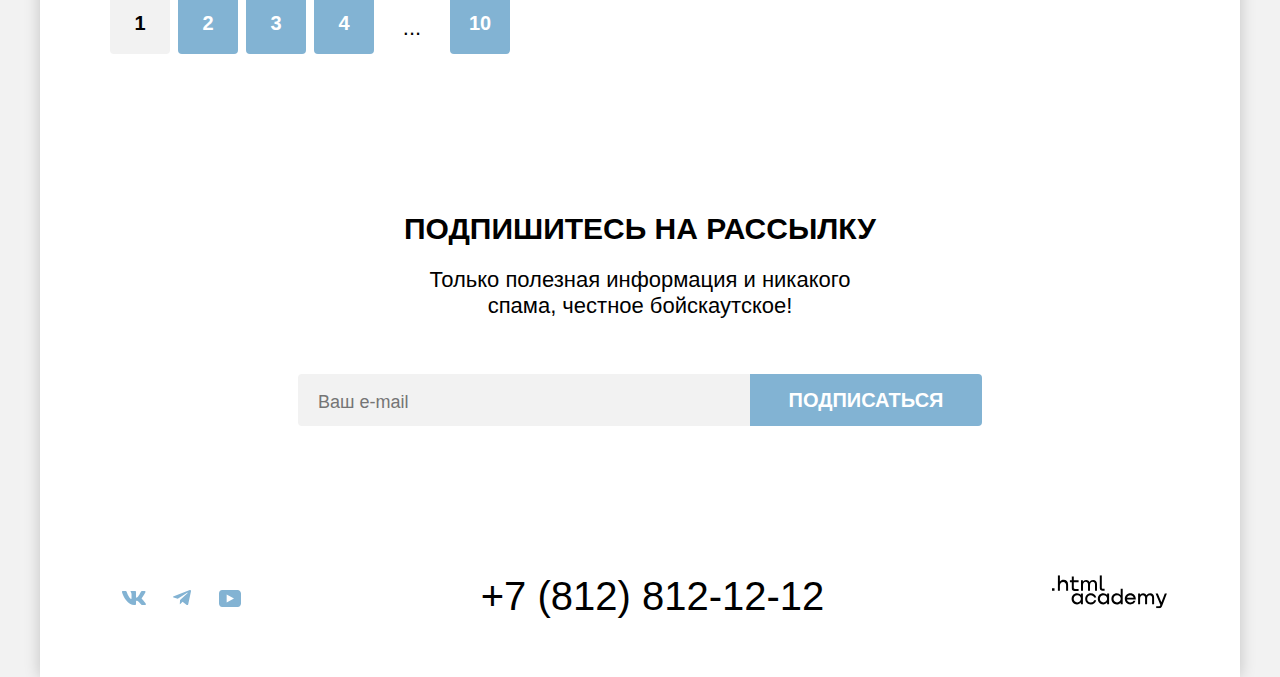
==== commit a3fd7803: "Правит замечания после проверки" ====
--- a/catalog.html
+++ b/catalog.html
@@ -6,6 +6,7 @@
   <title>Добро пожаловать в Седону!</title>
   <link rel="stylesheet" href="styles/style.css">
   <link rel="icon" href="favicon.ico">
+  <link rel="icon" type="image/png" href="images/favicon.png">
 </head>
 
   <body>
@@ -67,7 +68,7 @@
             <h2 class="visually-hidden">Фильтр гостиниц</h2>
             <form class="catalog-filter" action="https://echo.htmlacademy.ru/" method="get" data-test="filter">
               <fieldset class="catalog-filter-group infrastructure-group">
-                <legend class="catalog-filter-title">Инфраструктура</legend>
+                <legend class="catalog-filter-title">Инфраструктура:</legend>
                 <ul class="catalog-filter-list">
                   <li class="catalog-filter-item">
                     <label class="control control-checbox" for="pool-item">
@@ -93,25 +94,25 @@
                 </ul>
               </fieldset>
               <fieldset class="catalog-filter-group housin-group">
-                <legend class="catalog-filter-title">Тип Жилья</legend>
+                <legend class="catalog-filter-title">Тип Жилья:</legend>
                 <ul class="catalog-filter-list">
                   <li class="catalog-filter-item">
                     <label class="control control-radio" for="hotel-item">
-                      <input class="control-input visually-hidden" id="hotel-item" type="radio" name="housin-group" checked>
+                      <input class="control-input visually-hidden" id="hotel-item" type="radio" value="hotel" name="housin-group" checked>
                       <span class="control-mark"></span>
                       <span class="control-label">Гостиница</span>
                     </label>
                   </li>
                   <li class="catalog-filter-item">
                     <label class="control control-radio" for="motel-item">
-                      <input class="control-input visually-hidden" id="motel-item" type="radio" name="housin-group">
+                      <input class="control-input visually-hidden" id="motel-item" type="radio" value="motel" name="housin-group">
                       <span class="control-mark"></span>
                       <span class="control-label">Мотель</span>
                     </label>
                   </li>
                   <li class="catalog-filter-item">
                     <label class="control control-radio" for="apartments-item">
-                      <input class="control-input visually-hidden" id="apartments-item" type="radio" name="housin-group">
+                      <input class="control-input visually-hidden" id="apartments-item" type="radio" value="apartments" name="housin-group" disabled>
                       <span class="control-mark"></span>
                       <span class="control-label">Апартаменты</span>
                     </label>
@@ -146,7 +147,7 @@
               </fieldset>
               <div class="filter-button-container">
                 <button class="filter-button submit-filter-button button-all button-additional" type="submit">Применить</button>
-                <button class="filter-button reset-filter-button button-all" type="reset">Сбросить</button>
+                <button class="filter-button reset-filter-button" type="reset">Сбросить</button>
               </div>
             </form>
           </section>
@@ -313,16 +314,25 @@
           <li class="social-item">
             <a class="social-link social-link-vk" href="https://vk.com/htmlacademy">
               <span class="visually-hidden">Ссылка на группу ВКонтакте</span>
+              <svg width="24" height="14" viewBox="0 0 24 14" fill="none" xmlns="http://www.w3.org/2000/svg">
+                <path fill-rule="evenodd" clip-rule="evenodd" d="M23.45 0.948C23.616 0.402 23.45 0 22.655 0H20.03C19.362 0 19.054 0.347 18.887 0.73C18.887 0.73 17.552 3.926 15.661 6.002C15.049 6.604 14.771 6.795 14.437 6.795C14.27 6.795 14.019 6.604 14.019 6.057V0.948C14.019 0.292 13.835 0 13.279 0H9.151C8.734 0 8.483 0.304 8.483 0.593C8.483 1.214 9.429 1.358 9.526 3.106V6.904C9.526 7.737 9.373 7.888 9.039 7.888C8.149 7.888 5.984 4.677 4.699 1.003C4.45 0.288 4.198 0 3.527 0H0.9C0.15 0 0 0.347 0 0.73C0 1.412 0.89 4.8 4.145 9.281C6.315 12.341 9.37 14 12.153 14C13.822 14 14.028 13.632 14.028 12.997V10.684C14.028 9.947 14.186 9.8 14.715 9.8C15.105 9.8 15.772 9.992 17.33 11.467C19.11 13.216 19.403 14 20.405 14H23.03C23.78 14 24.156 13.632 23.94 12.904C23.702 12.18 22.852 11.129 21.725 9.882C21.113 9.172 20.195 8.407 19.916 8.024C19.527 7.533 19.638 7.314 19.916 6.877C19.916 6.877 23.116 2.451 23.449 0.948H23.45Z" fill="#83B3D3"/>
+              </svg>
             </a>
           </li>
           <li class="social-item">
             <a class="social-link social-link-telegram" href="https://t.me/htmlacademy">
               <span class="visually-hidden">Ссылка на Telegram канал</span>
+              <svg width="18" height="16" viewBox="0 0 18 16" fill="none" xmlns="http://www.w3.org/2000/svg">
+                <path d="M16.785 0.0992597L0.840489 6.24776C-0.247661 6.68481 -0.241365 7.29184 0.640845 7.56253L4.73445 8.83953L14.2058 2.8637C14.6537 2.59121 15.0629 2.7378 14.7265 3.03636L7.05283 9.96185H7.05103L7.05283 9.96275L6.77045 14.1823C7.18413 14.1823 7.36669 13.9925 7.59871 13.7686L9.58705 11.8351L13.7229 14.89C14.4855 15.31 15.0332 15.0941 15.2229 14.1841L17.9379 1.38885C18.2158 0.274623 17.5126 -0.229883 16.785 0.0992597Z" fill="#83B3D3"/>
+              </svg>
             </a>
           </li>
           <li class="social-item">
             <a class="social-link social-link-youtube" href="https://www.youtube.com/user/htmlacademyru">
               <span class="visually-hidden">Ссылка на Youtube канал</span>
+              <svg width="22" height="17" viewBox="0 0 22 17" fill="none" xmlns="http://www.w3.org/2000/svg">
+                <path d="M18.607 0H3.17413C1.31343 0 0 1.59375 0 3.4V13.4937C0 15.4062 1.31343 17 3.17413 17H18.8259C20.4677 17 22 15.4063 22 13.6V3.4C21.7811 1.59375 20.4677 0 18.607 0ZM7.66169 12.5375V4.4625L14.995 8.5L7.66169 12.5375Z" fill="#83B3D3"/>
+              </svg>
             </a>
           </li>
         </ul>
@@ -330,9 +340,7 @@
           <a class="footer-contacts-address-phone" href="tel:+78128121212">+7 (812) 812-12-12</a>
         </div>
         <div class="htmlacademy-link-container">
-          <a class="htmlacademy-link" href="https://htmlacademy.ru/">
-            <img class="htmlacademy-img" width="123" height="42" src="images/footer/logo-htmlacademy.png" alt="htmlacademy">
-          </a>
+          <a class="htmlacademy-link" href="https://htmlacademy.ru/"></a>
         </div>
       </footer>
     </div>
--- a/styles/style.css
+++ b/styles/style.css
@@ -36,6 +36,7 @@
 
 .page-container {
   max-width: 1200px;
+  min-width: 1200px;
   margin: 0 auto;
   background-color: #FFF;
   display: flex;
@@ -212,7 +213,7 @@
 }
 
 .city-slogan {
-  height: 261px;
+  min-height: 261px;
   width: 1200px;
   display: flex;
   flex-direction: column;
@@ -236,6 +237,7 @@
   line-height: 26px;
   text-align: center;
   margin: 0;
+  padding: 0 100px;
 }
 
 .advantages-list {
@@ -302,14 +304,14 @@
 }
 
 .advantages-item-container-small {
-  padding: 113px 85px;
+  padding: 112px 85px;
+}
+
+.advantages-item-container-small:nth-child(2n) {
+  background-color: #83B3D31F;
 }
 
 .advantages-item-container-small:nth-child(2n+1) {
-  background-color: #83B3D31F;
-}
-
-.advantages-item-container-small:nth-child(2n) {
   background-color: #83B3D333;
 }
 
@@ -335,6 +337,7 @@
 
 .invitation-description {
   margin: 0;
+  padding: 0 100px;
 }
 
 .reasons-list {
@@ -369,7 +372,7 @@
   display: flex;
   flex-direction: column;
   align-items: center;
-  padding: 80px 85px;
+  padding: 78px 85px 82px;
   text-align: center;
   gap: 30px;
 }
@@ -435,7 +438,7 @@
   background-image: url('../images/subscribe-background.png');
   background-repeat: no-repeat;
   background-size: cover;
-  background-color: #82B3D3;
+  background-color: #2D4D62;
   color: #FFF;
   display: flex;
   justify-content: center;
@@ -500,7 +503,7 @@
   display: flex;
   min-height: 50px;
   background-color: #FFF;
-  padding: 25px 65px 30px 70px;
+  padding: 24px 65px 30px 70px;
 }
 
 .social-list {
@@ -525,23 +528,13 @@
 .social-item a {
   color: #000;
   text-decoration: none;
-  display: block;
+  display: flex;
   width: 48px;
   height: 40px;
-  background-repeat: no-repeat  ;
+  background-repeat: no-repeat;
   background-position: center;
-}
-
-.social-link-vk {
-  background-image: url('../images/footer/logo-vk.svg');
-}
-
-.social-link-telegram {
-  background-image: url('../images/footer/logo-telegram.svg');
-}
-
-.social-link-youtube {
-  background-image: url('../images/footer/logo-youtube.svg');
+  align-items: center;
+  justify-content: center;
 }
 
 .social-link:focus + .social-item {
@@ -557,7 +550,7 @@
 
 
 .htmlacademy-link-container {
-  margin-top: 22px;
+  margin-top: 19px;
   display: flex;
   width: 330px;
   align-items: flex-end;
@@ -582,12 +575,12 @@
   font-size: 60px;
   line-height: 78px;
   margin: 0;
-  margin-bottom: 5px;
+  margin-bottom: 6px;
 }
 
 .breadcrumbs {
   display: flex;
-  gap: 10px;
+  gap: 11px;
   margin: 0;
   padding: 0;
   list-style: none;
@@ -644,11 +637,12 @@
   font-weight: 700;
   font-size: 20px;
   line-height: 24px;
-  margin-bottom: 32px;
+  margin-bottom: 30px;
 }
 
 .catalog-filter-list {
   margin: 0;
+  margin-top: 2px;
   padding: 0;
   list-style: none;
 }
@@ -659,6 +653,11 @@
 
 .catalog-filter-item:not(:last-child) {
   margin-bottom: 16px;
+}
+
+.price-group {
+  padding-top: 3px;
+  padding-right: 2px;
 }
 
 .control {
@@ -671,6 +670,8 @@
   width: 20px;
   height: 20px;
   border-radius: 4px;
+  top: 2px;
+  left: 1px;
   display: block;
   background-color: #f2f2f2;
 }
@@ -728,7 +729,7 @@
 .catalog-price-controls {
   display: flex;
   gap: 2px;
-  margin-bottom: 40px;
+  margin-bottom: 44px;
 }
 
 .price-input {
@@ -746,7 +747,7 @@
 .price-label {
   position: absolute;
   color: #000;
-  top: 10px;
+  top: 12px;
   right: 20px;
   opacity: 0.3;
 }
@@ -768,6 +769,7 @@
   line-height: 1px;
   height: 4px;
   border: none;
+  margin-left: 1px;
 }
 
 .range-scale {
@@ -786,6 +788,7 @@
 
 .range-toggle {
   position: absolute;
+  background-color: #FFF;
   width: 20px;
   height: 20px;
   border-radius: 5px;
@@ -795,7 +798,7 @@
 }
 
 .range-toggle:hover {
-  background-color: rgb(180, 180, 180);
+  background-color: #FFF;
 }
 
 .toggle-min {
@@ -837,10 +840,18 @@
   text-align: center;
   border-style: solid;
   border-color: transparent;
+  font-family: "PT Sans", sans-serif;
+  transition: all 0.3s;
+  cursor: pointer;
 }
 
 .reset-filter-button:hover {
   opacity: 0.6;
+}
+
+.reset-filter-button:disabled {
+  color: #FFF;
+  opacity: 0.1;
 }
 
 .catalog-hotels-header {
@@ -877,7 +888,7 @@
   padding: 12px 20px;
   margin: 0;
   appearance: none;
-  background: url("../images/catalog/list-type/select-triangle.svg") 95% center no-repeat;
+  background: url("../images/catalog/list-type/select-triangle.svg") 94% center no-repeat;
   transition: all 0.3s;
 }
 
@@ -890,7 +901,7 @@
   gap: 8px;
   width: 168px;
   justify-content: flex-end;
-  margin-left: 70px;
+  margin-left: 62px;
 }
 
 .view-type-link {
@@ -1156,11 +1167,29 @@
   background-color: #F2F2F2;
   border: none;
   border-radius: 50%;
+  cursor: pointer;
+}
+
+.modal-close-button::before {
   background-image: url("../images/modal/modal-close-icon.svg");
-  background-repeat: no-repeat;
-  background-position: center;
-  cursor: pointer;
-}
+  background-size: cover;
+  color: #000;
+  content: '';
+  display: block;
+  width: 15px;
+  height: 15px;
+  margin: auto;
+}
+
+.modal-close-button:hover,
+.modal-close-button:focus-visible {
+  background-color: #E6E6E6;
+}
+
+.modal-close-button:active::before {
+  opacity: 0.3;
+}
+
 
 .search-form {
   display: flex;
@@ -1376,6 +1405,11 @@
     -moz-appearance: textfield;
 }
 
+.input-all:hover,
+.input-all:focus-visible {
+  background-color: #E6E6E6;
+}
+
 .button-all {
   font-family: "PT Sans", sans-serif;
   transition: all 0.3s;
@@ -1396,19 +1430,52 @@
   background-color: #7DB54F;
 }
 
-.social-link:hover,
-.footer-contacts-address-phone:hover,
-.htmlacademy-link:hover
-{
-  opacity: 0.6;
+.htmlacademy-link {
+  height: 47px;
+  width: 123px;
+  -webkit-mask-image: url(../images/footer/logo-htmlacademy.svg);
+  mask-image: url(../images/footer/logo-htmlacademy.svg);
+  mask-repeat: no-repeat;
+  display: block;
+  background-color: #000;
+  box-sizing: border-box;
+}
+
+.footer-contacts-address-phone:focus-visible,
+.footer-contacts-address-phone:hover {
+  color: #756157;
   cursor: pointer;
+}
+
+.footer-contacts-address-phone:active {
+  color: #756157;
+  opacity: 0.3;
+}
+
+.htmlacademy-link:hover,
+.htmlacademy-link:focus-visible {
+  background-color: #756157;
+}
+
+.htmlacademy-link:active {
+  background-color: #756157;
+  opacity: 0.3;
+}
+
+.social-link:hover svg path,
+.social-link:focus-visible svg path {
+  fill: #68A2CA;
+}
+
+.social-link:active svg path {
+  fill: #68A2CA;
+  opacity: 0.3;
 }
 
 .control-checbox:hover,
 .control-radio:hover,
 .breadcrumbs-link:hover,
 .catalog-item-link:hover,
-.modal-close-button:hover,
 .navigation-logo-link:hover
 {
   opacity: 0.6;
@@ -1463,16 +1530,29 @@
   opacity: 0.5;
 }
 
-.range-toggle:active,
+.range-toggle:hover {
+  background-color: #FFF;
+  box-shadow: 0 4px 10px 0 rgb(0 0 0 / 25%);
+}
+
 .range-toggle:focus-visible {
   outline: 3px solid #83B3D3;
   transition: none;
   background-color: #FFF;
+  box-shadow: 0 4px 10px 0 rgb(0 0 0 / 25%);
+}
+
+.range-toggle:active {
+  outline: 3px solid #83B3D3;
+  transition: none;
+  background-color: #FFF;
+  box-shadow: 0 7px 15px 0 rgb(0 0 0 / 40%);
+
 }
 
 .catalog-select-control:hover {
-  outline: 3px solid #83B3D3;
-  transition: all 0.3s;
+  border-color: #000;
+  cursor: pointer;
 }
 
 .button-all:disabled {
@@ -1488,3 +1568,19 @@
 .modal-count-btn:hover path {
   fill-opacity: 1;
 }
+
+
+
+.control-input:disabled + .control-mark,
+.control-input:disabled + .control-mark + .control-label {
+  opacity: 0.3;
+}
+
+.range-toggle:disabled {
+  background-color: #969696;
+}
+
+.button-all:disabled {
+  background-color: #E5E5E5;
+  color: #FFF;
+}
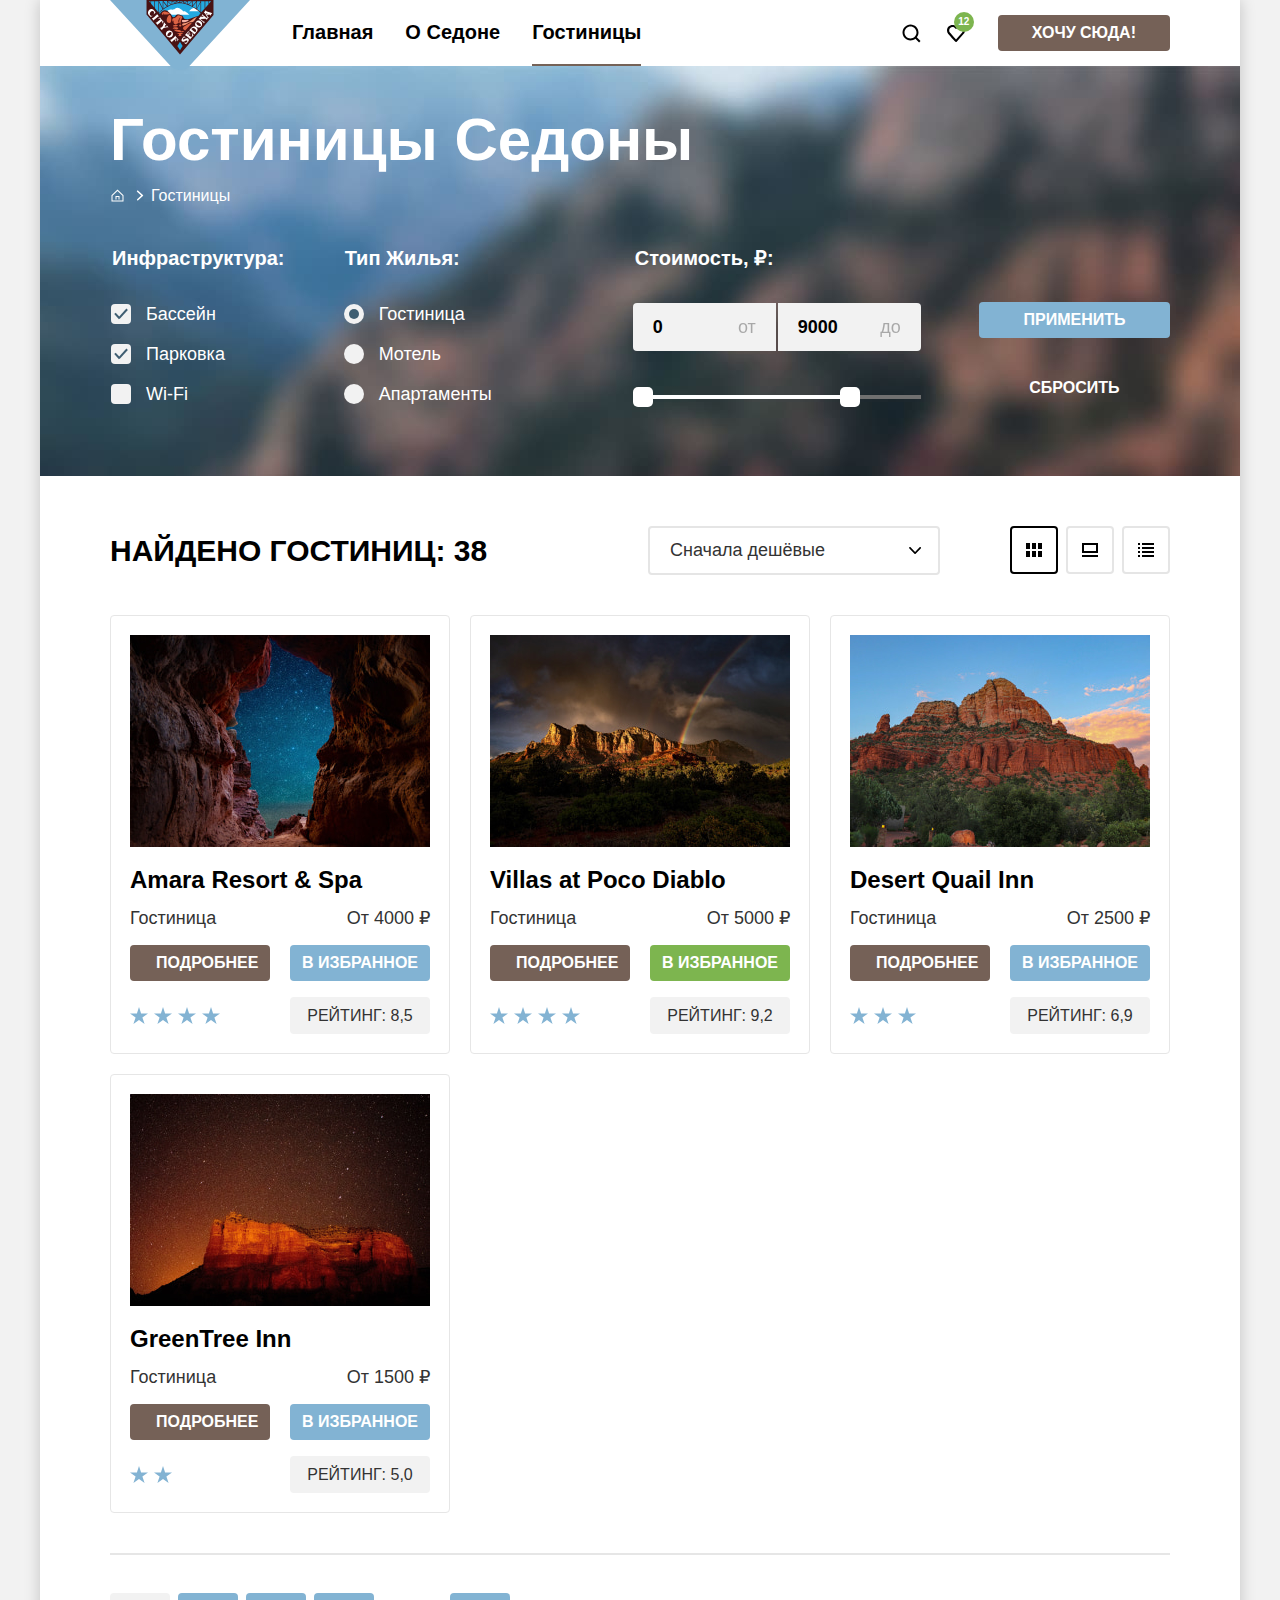
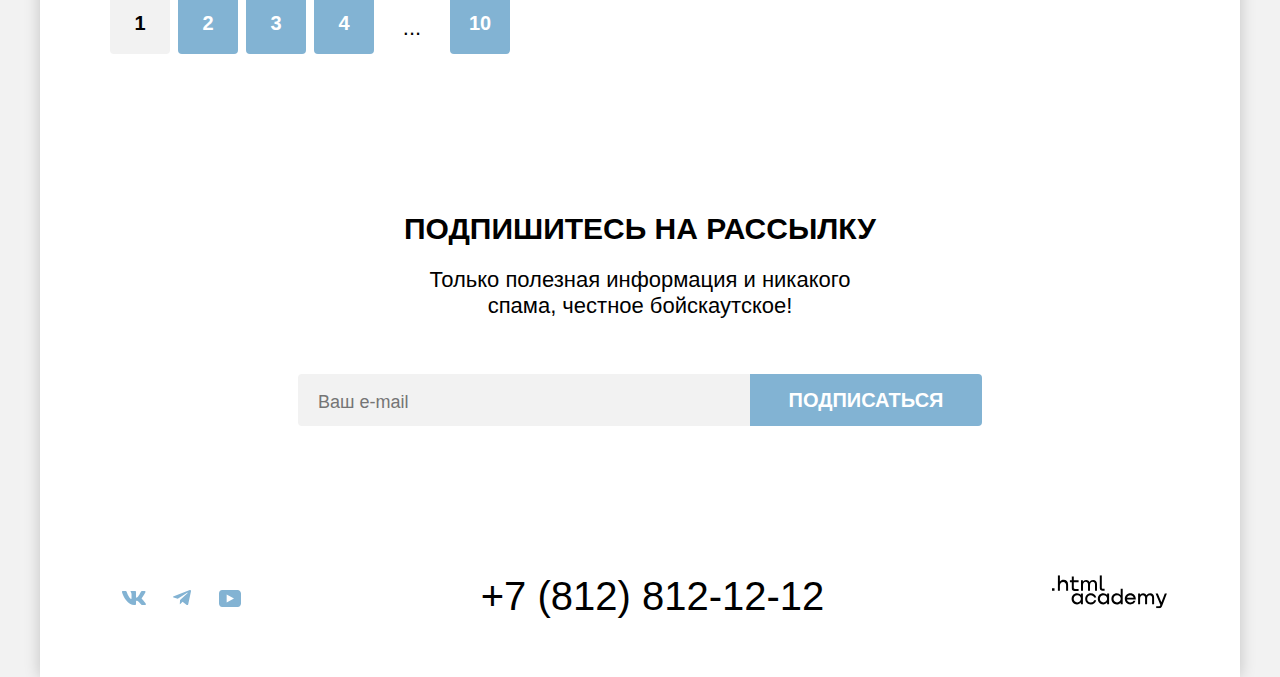
==== commit 6acd5fbf: "Убирает disabled" ====
--- a/catalog.html
+++ b/catalog.html
@@ -112,7 +112,7 @@
                   </li>
                   <li class="catalog-filter-item">
                     <label class="control control-radio" for="apartments-item">
-                      <input class="control-input visually-hidden" id="apartments-item" type="radio" value="apartments" name="housin-group" disabled>
+                      <input class="control-input visually-hidden" id="apartments-item" type="radio" value="apartments" name="housin-group">
                       <span class="control-mark"></span>
                       <span class="control-label">Апартаменты</span>
                     </label>
